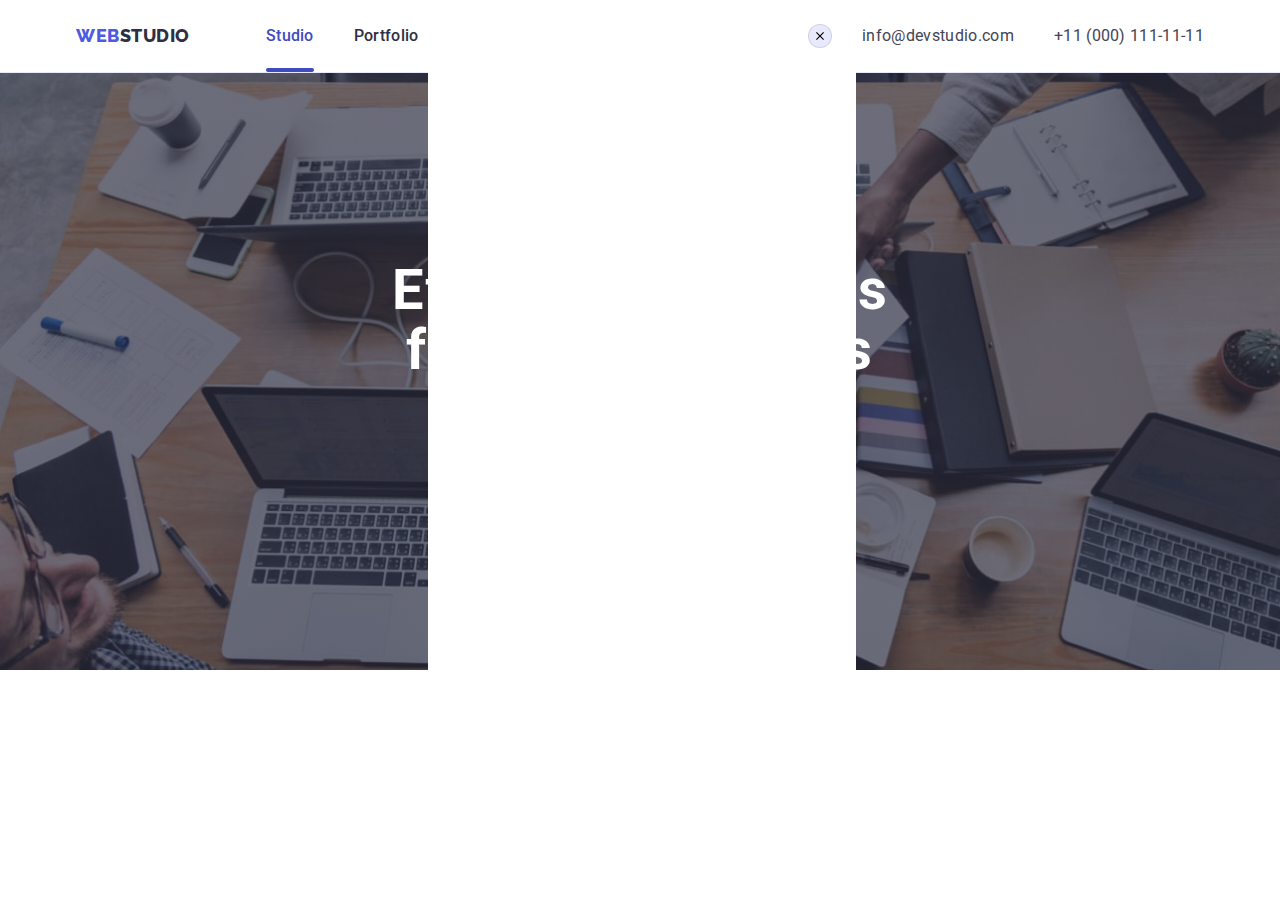
==== index.html @ 4e8c4e70 "index fixed" ====
<!DOCTYPE html>
<html lang="en">
  <head>
    <meta charset="UTF-8" />
    <meta http-equiv="X-UA-Compatible" content="IE=edge" />
    <meta name="viewport" content="width=device-width, initial-scale=1.0" />
    <title>Web Studio</title>

    <link rel="preconnect" href="https://fonts.googleapis.com" />
    <link rel="preconnect" href="https://fonts.gstatic.com" crossorigin />
    <link
      href="https://fonts.googleapis.com/css2?family=Raleway:wght@800&family=Roboto:wght@400;500;700;900&display=swap"
      rel="stylesheet"
    />
    <link
      rel="stylesheet"
      href="https://cdnjs.cloudflare.com/ajax/libs/modern-normalize/1.0.0/modern-normalize.min.css"
      integrity="sha512-ISS7cAi1PEhQ8jnbJpJZMd29NlhNj4AWYyLOSp2CE/CsHxTCu+r+t0D2yoJudVrd0/8fTVPUVDzY5Tvli75u/g=="
      crossorigin="anonymous"
    />
    <link rel="stylesheet" href="./css/styles.css" />
  </head>
  <body>
    <header class="page-header">
      <div class="container container-header-desktop">
        <nav class="container-nav">
          <a href="./index.html" class="logo-first link"
            >Web<span class="logo-second link">Studio</span>
          </a>
          <ul class="primary-list primary-nav">
            <li class="list-type list-nav">
              <a href="./index.html" class="menu-nav link current-link"
                >Studio</a
              >
            </li>
            <li class="list-type list-nav">
              <a href="./portfolio.html" class="menu-nav link">Portfolio</a>
            </li>
            <li class="list-type list-nav">
              <a href="#" class="menu-nav link">Contacts</a>
            </li>
          </ul>
        </nav>
        <address class="address">
          <ul class="primary-list address">
            <li class="list-type add-list">
              <a href="mailto:info@devstudio.com" class="contacts-add link"
                >info@devstudio.com</a
              >
            </li>
            <li class="list-type add-list">
              <a href="tel:+110001111111" class="contacts-add link"
                >+11 (000) 111-11-11</a
              >
            </li>
          </ul>
        </address>
      </div>
      <div class="header-container-mobile">
        <a href="./index.html" class="logo-first link"
          >Web<span class="logo-second link">Studio</span>
        </a>
        <button type="button" class="burger-menu js-open-menu">
          <svg width="40" height="22">
            <use href="./icons.svg/burger-menu.svg#icon-burger"></use>
          </svg>
        </button>
      </div>
      <div class="mobile-menu">
        <button type="button" class="modal-close js-close-menu">
          <svg class="modal-icon">
            <use href="./icons.svg/close.svg#icon-close"></use>
          </svg>
        </button>
      </div>
    </header>
    <main>
      <section class="hero">
        <div class="container">
          <h1 class="solutions">Effective Solutions for Your Business</h1>
          <button type="button" class="button-order" data-modal-open>
            Order Service
          </button>
        </div>
      </section>
      <!-- <section class="main-section">
        <div class="container">
          <h2 class="hidden">Internals</h2>
          <ul class="primary-list main-title">
            <li class="list-type main-element">
              <div class="internals">
                <svg class="internals-icon">
                  <use href="./icons.svg/internals.svg#icon-antenna"></use>
                </svg>
              </div>
              <h3 class="main-part">Strategy</h3>
              <p class="description">
                Our goal is to identify the businessproblem to walk away with
                the perfect and creative solution.
              </p>
            </li>
            <li class="list-type main-element">
              <div class="internals">
                <svg class="internals-icon">
                  <use href="./icons.svg/internals.svg#icon-clock"></use>
                </svg>
              </div>
              <h3 class="main-part">Punctuality</h3>
              <p class="description">
                Bring the key message to the brand's audience for the best price
                within the shortest possible time.
              </p>
            </li>
            <li class="list-type main-element">
              <div class="internals">
                <svg class="internals-icon">
                  <use href="./icons.svg/internals.svg#icon-diagram"></use>
                </svg>
              </div>
              <h3 class="main-part">Diligence</h3>
              <p class="description">
                Research and confirm brands that present the strongest digital
                growth opportunities and minimize risk.
              </p>
            </li>
            <li class="list-type main-element">
              <div class="internals">
                <svg class="internals-icon">
                  <use href="./icons.svg/internals.svg#icon-astronaut"></use>
                </svg>
              </div>
              <h3 class="main-part">Technologies</h3>
              <p class="description">
                Design practice focused on digital experiences. We bring forth a
                deep passion for problem-solving.
              </p>
            </li>
          </ul>
        </div>
      </section>
      /-->
      <!-- <section class="section-actions">
        <div class="container">
          <h2 class="name-list">What are we doing</h2>
          <ul class="primary-list primary-actions">
            <li class="list-type actions-element">
              <img src="./images/imgpk.jpg" alt="Statistics" width="360" />
            </li>
            <li class="list-type actions-element">
              <img
                src="./images/imgsh.jpg"
                alt="Transmission of information"
                width="360"
              />
            </li>
            <li class="list-type actions-element">
              <img
                src="./images/imgsp.jpg"
                alt="The most inspiring places"
                width="360"
              />
            </li>
          </ul>
        </div>
      </section>
      /-->
      <!-- <section class="our-employees">
        <div class="container">
          <h2 class="name-list">Our Team</h2>
          <ul class="primary-list team-cont">
            <li class="card-background">
              <img src="./images/imgm.jpg" alt="Worker" width="264" />
              <div class="container-team">
                <h3 class="team-employees">Mark Guerrero</h3>
                <p class="description card-description">Product Designer</p>
                <ul class="primary-list socials-list">
                  <li class="list-type socials-item">
                    <a class="socials-link" href="#">
                      <svg class="socials-icon">
                        <use href="./icons.svg/icon.svg#icon-instagram"></use>
                      </svg>
                    </a>
                  </li>
                  <li class="list-type socials-item">
                    <a class="socials-link" href="#">
                      <svg class="socials-icon">
                        <use href="./icons.svg/icon.svg#icon-twitter"></use>
                      </svg>
                    </a>
                  </li>
                  <li class="list-type socials-item">
                    <a class="socials-link" href="#">
                      <svg class="socials-icon">
                        <use href="./icons.svg/icon.svg#icon-facebook"></use>
                      </svg>
                    </a>
                  </li>
                  <li class="list-type socials-item">
                    <a class="socials-link" href="#">
                      <svg class="socials-icon">
                        <use href="./icons.svg/icon.svg#icon-linkedin"></use>
                      </svg>
                    </a>
                  </li>
                </ul>
              </div>
            </li>
            <li class="card-background">
              <img src="./images/imgn.jpg" alt="Worker" width="264" />
              <div class="container-team">
                <h3 class="team-employees">Tom Ford</h3>
                <p class="description card-description">Frontend Developer</p>
                <ul class="primary-list socials-list">
                  <li class="list-type socials-item">
                    <a class="socials-link" href="#">
                      <svg class="socials-icon">
                        <use href="./icons.svg/icon.svg#icon-instagram"></use>
                      </svg>
                    </a>
                  </li>
                  <li class="list-type socials-item">
                    <a class="socials-link" href="#">
                      <svg class="socials-icon">
                        <use href="./icons.svg/icon.svg#icon-twitter"></use>
                      </svg>
                    </a>
                  </li>
                  <li class="list-type socials-item">
                    <a class="socials-link" href="#">
                      <svg class="socials-icon">
                        <use href="./icons.svg/icon.svg#icon-facebook"></use>
                      </svg>
                    </a>
                  </li>
                  <li class="list-type socials-item">
                    <a class="socials-link" href="#">
                      <svg class="socials-icon">
                        <use href="./icons.svg/icon.svg#icon-linkedin"></use>
                      </svg>
                    </a>
                  </li>
                </ul>
              </div>
            </li>
            <li class="card-background">
              <img src="./images/imgd.jpg" alt="Worker" width="264" />
              <div class="container-team">
                <h3 class="team-employees">Camila Garcia</h3>
                <p class="description card-description">Marketing</p>
                <ul class="primary-list socials-list">
                  <li class="list-type socials-item">
                    <a class="socials-link" href="#">
                      <svg class="socials-icon">
                        <use href="./icons.svg/icon.svg#icon-instagram"></use>
                      </svg>
                    </a>
                  </li>
                  <li class="list-type socials-item">
                    <a class="socials-link" href="#">
                      <svg class="socials-icon">
                        <use href="./icons.svg/icon.svg#icon-twitter"></use>
                      </svg>
                    </a>
                  </li>
                  <li class="list-type socials-item">
                    <a class="socials-link" href="#">
                      <svg class="socials-icon">
                        <use href="./icons.svg/icon.svg#icon-facebook"></use>
                      </svg>
                    </a>
                  </li>
                  <li class="list-type socials-item">
                    <a class="socials-link" href="#">
                      <svg class="socials-icon">
                        <use href="./icons.svg/icon.svg#icon-linkedin"></use>
                      </svg>
                    </a>
                  </li>
                </ul>
              </div>
            </li>
            <li class="card-background">
              <img src="./images/imgp.jpg" alt="Worker" width="264" />
              <div class="container-team">
                <h3 class="team-employees">Daniel Wilson</h3>
                <p class="description card-description">UI Designer</p>
                <ul class="primary-list socials-list">
                  <li class="list-type socials-item">
                    <a class="socials-link" href="#">
                      <svg class="socials-icon">
                        <use href="./icons.svg/icon.svg#icon-instagram"></use>
                      </svg>
                    </a>
                  </li>
                  <li class="list-type socials-item">
                    <a class="socials-link" href="#">
                      <svg class="socials-icon">
                        <use href="./icons.svg/icon.svg#icon-twitter"></use>
                      </svg>
                    </a>
                  </li>
                  <li class="list-type socials-item">
                    <a class="socials-link" href="#">
                      <svg class="socials-icon">
                        <use href="./icons.svg/icon.svg#icon-facebook"></use>
                      </svg>
                    </a>
                  </li>
                  <li class="list-type socials-item">
                    <a class="socials-link" href="#">
                      <svg class="socials-icon">
                        <use href="./icons.svg/icon.svg#icon-linkedin"></use>
                      </svg>
                    </a>
                  </li>
                </ul>
              </div>
            </li>
          </ul>
        </div>
      </section> /-->
      <!-- <section class="customers">
        <div class="container">
          <h2 class="name-list">Customers</h2>
          <ul class="primary-list customers-list">
            <li class="list-type customers-item">
              <a class="customers-link" href="#">
                <svg class="customers-icon" width="104" height="56">
                  <use href="./icons.svg/logo.svg#icon-yaco"></use>
                </svg>
              </a>
            </li>
            <li class="list-type customers-item">
              <a class="customers-link" href="#">
                <svg class="customers-icon" width="104" height="56">
                  <use href="./icons.svg/logo.svg#icon-company-tagline"></use>
                </svg>
              </a>
            </li>
            <li class="list-type customers-item">
              <a class="customers-link" href="#">
                <svg class="customers-icon" width="104" height="56">
                  <use href="./icons.svg/logo.svg#icon-company"></use>
                </svg>
              </a>
            </li>
            <li class="list-type customers-item">
              <a class="customers-link" href="#">
                <svg class="customers-icon" width="104" height="56">
                  <use href="./icons.svg/logo.svg#icon-foster-peters"></use>
                </svg>
              </a>
            </li>
            <li class="list-type customers-item">
              <a class="customers-link" href="#">
                <svg class="customers-icon" width="104" height="56">
                  <use href="./icons.svg/logo.svg#icon-brand"></use>
                </svg>
              </a>
            </li>
            <li class="list-type customers-item">
              <a class="customers-link" href="#">
                <svg class="customers-icon" width="104" height="56">
                  <use href="./icons.svg/logo.svg#icon-tag-line"></use>
                </svg>
              </a>
            </li>
          </ul>
        </div>
      </section> /-->
    </main>
    <!-- <footer class="footer">
      <div class="container footer-container">
        <ul class="footer-list">
          <div class="footer-title">
            <a href="./index.html" class="logo-first link footer-link"
              >Web<span class="logo-part link">Studio</span>
            </a>
            <p class="footer-description">
              Increase the flow of customers and sales for your business with
              digital marketing & growth solutions
            </p>
          </div>
          <div class="social-media">
            <h4 class="footer-text">Social media</h4>
            <ul class="primary-list footer-socials">
              <li class="list-type socials-item">
                <a class="media-link" href="#">
                  <svg class="footer-icon">
                    <use href="./icons.svg/icon.svg#icon-instagram"></use>
                  </svg>
                </a>
              </li>
              <li class="list-type socials-item">
                <a class="media-link" href="#">
                  <svg class="footer-icon">
                    <use href="./icons.svg/icon.svg#icon-twitter"></use>
                  </svg>
                </a>
              </li>
              <li class="list-type socials-item">
                <a class="media-link" href="#">
                  <svg class="footer-icon">
                    <use href="./icons.svg/icon.svg#icon-facebook"></use>
                  </svg>
                </a>
              </li>
              <li class="list-type socials-item">
                <a class="media-link" href="#">
                  <svg class="footer-icon">
                    <use href="./icons.svg/icon.svg#icon-linkedin"></use>
                  </svg>
                </a>
              </li>
            </ul>
          </div>
        </ul>
        <div class="subscribe-container">
          <p class="subtitle">Subscribe</p>
          <form class="form-footer">
            <input type="email" class="footer-email" placeholder="E-mail" />
            <button type="submit" class="subscribe-btn">
              Subscribe
              <svg class="subscribe-icon">
                <use href="./icons.svg/form.svg#icon-frame"></use>
              </svg>
            </button>
          </form>
        </div>
      </div>
    </footer> /-->
    <!-- <div class="backdrop is-hidden" data-modal>
      <div class="modal">
        <button type="button" class="modal-close" data-modal-close>
          <svg class="modal-icon">
            <use href="./icons.svg/close.svg#icon-close"></use>
          </svg>
        </button>
        <form class="modal-form">
          <p class="form-title">
            Leave your contacts and we will call you back
          </p>
          <label class="modal-form-field" for="user_name">
            Name
            <span class="input-wrapper">
              <input
                type="text"
                name="user_name"
                id="user_name"
                class="modal-form-input current-input"
                required
              />
              <svg class="form-icon-current">
                <use href="./icons.svg/form.svg#icon-person"></use>
              </svg>
            </span>
          </label>
          <label class="modal-form-field" for="user_phone">
            Phone
            <span class="input-wrapper">
              <input
                type="tel"
                name="user_phone"
                class="modal-form-input"
                id="user_phone"
                required
                pattern="[0-9]{3}-[0-9]{3}-[0-9]{2}-[0-9]{2}"
                title="xxx-xxx-xx-xx"
              />
              <svg class="form-icon">
                <use href="./icons.svg/form.svg#icon-phone"></use>
              </svg>
            </span>
          </label>
          <label class="modal-form-field" for="user_email">
            Email
            <span class="input-wrapper">
              <input
                type="email"
                class="modal-form-input"
                required
                id="user_email"
              />
              <svg class="form-icon">
                <use href="./icons.svg/form.svg#icon-email"></use>
              </svg>
            </span>
          </label>
          <label class="modal-form-field" for="user_message">
            Comment
            <textarea
              name="user_message"
              id="user_message"
              class="form-comment"
              placeholder="Text input"
            ></textarea>
          </label>
          <label class="check-desc">
            <input
              type="checkbox"
              name="user_policy"
              class="form-check hidden"
              required
            />
            <span class="fake-checkbox">
              <svg class="checkbox-icon">
                <use href="./icons.svg/checkbox.svg#icon-vector"></use>
              </svg>
            </span>
            <span class="checkbox-desc">
              I accept the terms and conditions of the
              <a href="./index.html" class="check-link"> Privacy Policy </a>
            </span>
          </label>
          <button type="submit" class="form-submit">Send</button>
        </form>
      </div>
    </div> /-->
    <script src="./js/modal.js"></script>
    <script src="./js/mobile-menu.js"></script>
  </body>
</html>
---- css/styles.css ----
:root {
  --overlays-shadow-color: #2e2f42;
  --primary-brand: #4d5ae5;
  --pressed-state: #404bbf;
  --title-text-color: #434455;
  --body-color: #ffffff;
  --light-color: #f4f4fd;
  --accent-color: #e7e9fc;
  --modal-color: #fcfcfc;
  --drop-shadow: rgba(0, 0, 0, 0.25);
  --dark-background: rgba(46, 47, 66, 0.7);
  --socials-background: #31d0aa;
  --customers-color: #8e8f99;
  --timing-function: 250ms cubic-bezier(0.4, 0, 0.2, 1);
  --color-overlay: rgba(46, 47, 66, 0.4);
  --modal-close: #000;
  --checkbox-desc-color: #757575;
}
html {
  box-sizing: border-box;
}
*,
*::before,
*::after {
  box-sizing: inherit;
}
* {
  padding: 0;
  margin: 0;
}
body {
  font-family: "Roboto", sans-serif;
  background-color: var(--body-color);
  line-height: 1.5;
}
h1,
h2,
h3,
h4,
h5,
h6,
p {
  margin: 0;
}
@media screen and (min-width: 320px) {
  html,
  .header,
  .footer,
  .container,
  .section,
  .backdrop,
  .menu-container {
    overflow-x: hidden;
  }
}
img {
  display: block;
  max-width: 100%;
  height: auto;
}
.primary-list,
.list-type {
  display: block;
}
@media screen and (min-width: 768px) {
  .primary-list,
  .list-type {
    list-style-type: none;
    font-style: normal;
    display: flex;
  }
}

.list-nav {
  display: block;
}
.link {
  text-decoration: none;
}
.logo-first {
  font-family: "Raleway";
  font-weight: 800;
  font-size: 18px;
  line-height: 1.3;
  letter-spacing: 0.03em;
  color: var(--primary-brand);
  text-decoration: none;
  text-transform: uppercase;
}
.logo-second {
  font-family: "Raleway";
  font-weight: 800;
  line-height: 1.3;
  color: var(--overlays-shadow-color);
  text-decoration: none;
  text-transform: uppercase;
}
.page-header {
  border-bottom: 1px solid var(--accent-color);
}
.container {
  width: 100%;
  margin: 0 auto;
  padding: 0px 15px;
  max-width: 1158px;
}
.container-header-desktop {
  display: flex;
  align-items: center;
  justify-content: space-between;
}

@media screen and (max-width: 767px) {
  .container-header-desktop {
    align-items: flex-start;
    display: none;
  }
}

.container-nav {
  display: flex;
  align-items: center;
}
.header-container-mobile {
  display: flex;
  align-items: center;
  justify-content: space-between;
  padding: 24px 16px;
}

@media screen and (min-width: 768px) {
  .header-container-mobile {
    display: none;
  }
}

.burger-menu {
  display: flex;
  align-items: center;
  justify-content: center;
  width: 32px;
  height: 22px;
  padding: 0;
  background-color: transparent;
  stroke: var(--overlays-shadow-color);
  border: none;
}
.mobile-menu {
  position: fixed;
  top: 0;
  bottom: 0;
  left: 0;
  right: 0;
  width: 100%;
  max-width: 428px;
  transform: translateX(100%);
  background-color: var(--body-color);
  transition: transform var(--timing-function);
}
.mobile-menu.is-open {
  transform: translateX(0);
}
.primary-nav .list-nav:not(:last-child) {
  margin-right: 40px;
}
.primary-nav {
  margin-left: 76px;
}
.contacts-nav {
  padding-top: 24px;
  padding-bottom: 24px;
}
.address {
  flex-direction: column;
  gap: 6px;
}

@media screen and (min-width: 1200px) {
  .address {
    flex-direction: row;
    gap: 40px;
  }
}

.button-order {
  font-family: inherit;
  font-weight: 500;
  font-size: 16px;
  color: var(--body-color);
  background: var(--primary-brand);
  cursor: pointer;
  border-radius: 4px;
  border: 1px solid var(--primary-brand);
  padding: 16px 32px;
  transition: color var(--timing-function),
    background-color var(--timing-function), box-shadow var(--timing-function);
}
.button-order:hover,
.button-order:focus {
  background-color: var(--pressed-state);
  border: 1px solid var(--pressed-state);
}
.menu-nav {
  font-weight: 500;
  font-size: 16px;
  letter-spacing: 0.02em;
  color: var(--overlays-shadow-color);
  display: block;
  margin-left: auto;
  margin-right: auto;
  padding-top: 24px;
  padding-bottom: 24px;
  transition: var(--timing-function);
}
.menu-nav:hover,
.menu-nav:focus,
.menu-nav:active {
  color: var(--primary-brand);
}
.current-link {
  position: relative;
  accent-color: var(--pressed-state);
  max-width: 66px;
  transition: color var(--timing-function);
}
.current-link {
  color: var(--pressed-state);
}
.current-link:after {
  display: block;
  content: "";
  width: 100%;
  height: 4px;
  background-color: currentColor;
  border-radius: 2px;
  position: absolute;
  bottom: 0;
}
.contacts-add {
  font-weight: 400;
  font-size: 16px;
  letter-spacing: 0.02em;
  color: var(--title-text-color);
  cursor: pointer;
  padding-top: 0px;
  padding-bottom: 0px;
  display: block;
  transition: color var(--timing-function);
}

@media screen and (min-width: 1200px) {
  .contacts-add {
    padding-top: 24px;
    padding-bottom: 24px;
  }
}
.contacts-add:hover,
.contacts-add:focus {
  color: var(--primary-brand);
}
.solutions {
  font-weight: 700;
  font-size: 56px;
  max-width: 496px;
  line-height: 1.07;
  letter-spacing: 0.02em;
  color: var(--body-color);
  text-align: center;
  margin-bottom: 48px;
  margin-left: auto;
  margin-right: auto;
  margin-top: auto;
}

@media screen and (max-width: 767px) {
  .solutions {
    font-size: 36px;
  }
}

@media screen and (min-width: 768px) {
  .solutions {
    width: 496px;
    font-size: 56px;
    margin-bottom: 40px;
  }
}

@media screen and (min-width: 1200px) {
  .solutions {
    text-align: center;
    margin: 0 auto 48px auto;
    width: 496px;
  }
}

.hero {
  background-color: var(--overlays-shadow-color);
  background-image: linear-gradient(
      rgba(46, 47, 66, 0.7),
      rgba(46, 47, 66, 0.7)
    ),
    url("../images/people-office.jpg");
  background-repeat: no-repeat;
  background-size: cover;
  text-align: center;
  padding-bottom: 188px;
  padding-top: 188px;
}
@media (min-width: 768px) and (max-width: 1199px) {
  .hero {
    max-width: 1440px;
    max-height: 600px;
    padding-top: 188px;
    padding-bottom: 188px;
  }
}
.main-section {
  padding-top: 120px;
  width: 396px;
}

@media screen and (min-width: 768px) {
  .main-section {
    width: 356px;
  }
}

@media screen and (min-width: 1200px) {
  .main-section {
    width: 264px;
  }
}

.internals {
  display: none;
}

@media screen and (min-width: 1200px) {
  .internals {
    display: flex;
    align-items: center;
    justify-content: center;
    height: 112px;
    border-radius: 4px;
    background-color: var(--light-color);
    margin-bottom: 8px;
  }
}

.internals-icon {
  width: 60px;
  height: 64px;
}
.main-element {
  margin-bottom: 72px;
  margin-left: auto;
  margin-right: auto;
}

@media screen and (min-width: 1200px) {
  .main-element {
    display: block;
    width: calc(100% - (3 * 24px) / 4);
    margin-right: 24px;
  }
}

.main-part {
  font-weight: 700;
  font-size: 36px;
  line-height: 1.1;
  letter-spacing: 0.02em;
  color: var(--overlays-shadow-color);
  margin-bottom: 8px;
}
@media screen and (min-width: 1200px) {
  .main-part {
    font-weight: 500;
    font-size: 20px;
    line-height: 1.2;
    letter-spacing: 0.02em;
    color: var(--overlays-shadow-color);
  }
}
.description {
  font-weight: 500;
  font-size: 16px;
  line-height: 1.5;
  letter-spacing: 0.02em;
  color: var(--title-text-color);
}

@media screen and (min-width: 1200px) {
  .description {
    font-weight: 400;
  }
}

.team-description {
  margin-top: 8px;
  margin-left: 16px;
}
.section-actions {
  display: none;
}

@media screen and (min-width: 1200px) {
  .section-actions {
    display: contents;
    padding-top: 120px;
    padding-bottom: 120px;
  }
}

.name-list {
  font-weight: 700;
  font-size: 36px;
  line-height: 1.1;
  letter-spacing: 0.02em;
  color: var(--overlays-shadow-color);
  text-align: center;
  margin-bottom: 72px;
}
.primary-actions .actions-element:not(:last-child) {
  margin-right: 24px;
}
.our-employees {
  padding-top: 96px;
  padding-bottom: 128px;
  background-color: var(--light-color);
}

@media screen and (min-width: 1200px) {
  .our-employees {
    padding-top: 120px;
    padding-bottom: 120px;
  }
}

.team-employees {
  margin: auto;
  text-align: center;
}
.image-card {
  position: relative;
  overflow: hidden;
}
.apps-card:hover .overlay {
  opacity: 1;
  transform: translateY(0);
}
.overlay {
  position: absolute;
  top: 0;
  left: 0;
  width: 100%;
  height: 100%;
  background-color: var(--primary-brand);
  transform: translateY(100%);
  transition: transform var(--timing-function);
  padding: 40px 32px;
}
.overlay-description {
  font-weight: 400;
  font-size: 16px;
  line-height: 1.5;
  letter-spacing: 0.02em;
  color: var(--light-color);
}
.team-card {
  font-weight: 500;
  font-size: 20px;
  line-height: 1.2;
  letter-spacing: 0.02em;
  color: var(--overlays-shadow-color);
  margin-left: 16px;
}
.card-background {
  width: calc((100% - 72px) / 4);
  background-color: var(--body-color);
  border-radius: 0px 0px 4px 4px;
  display: block;
  box-shadow: 0px 1px 6px rgba(46, 47, 66, 0.08),
    0px 1px 1px rgba(46, 47, 66, 0.16), 0px 2px 1px rgba(46, 47, 66, 0.08);
}
.socials-list {
  gap: 24px;
  justify-content: center;
  margin-top: 8px;
}
.socials-item {
  width: 40px;
  height: 40px;
}
.socials-link {
  width: 100%;
  height: 100%;
  display: flex;
  justify-content: center;
  align-items: center;
  background-color: var(--primary-brand);
  border-radius: 50%;
  transition: background-color var(--timing-function);
}
.socials-link:hover,
.socials-link:focus {
  background-color: var(--pressed-state);
}
.socials-icon {
  width: 16px;
  height: 16px;
  fill: var(--light-color);
}
.customers {
  padding-top: 120px;
  padding-bottom: 120px;
}
.customers-list {
  align-items: center;
  gap: 24px;
}
.customers-item {
  flex-basis: calc((100% - 120px) / 6);
  height: 88px;
}
.customers-link {
  display: flex;
  align-items: center;
  justify-content: center;
  height: 88px;
  width: 100%;
  color: var(--customers-color);
  border: 1px solid var(--customers-color);
  border-radius: 4px;
  transition: color var(--timing-function), border-color var(--timing-function);
}
.customers-link:hover,
.customers-link:focus {
  color: var(--pressed-state);
  border-color: 1px solid var(--pressed-state);
}
.customers-icon {
  fill: currentColor;
}
.container-team {
  flex-direction: column;
  justify-content: center;
  align-items: center;
  padding: 32px 16px;
}
.card-description {
  text-align: center;
  margin-top: 8px;
}
.team-cont {
  display: inline-block;
}

@media screen and (min-width: 1200px) {
  .team-cont {
    display: flex;
  }
}

@media screen and (min-width: 1200px) {
  .team-cont .card-background:not(:last-child) {
    margin-right: 24px;
  }
}

.apps-card {
  border: 1px solid var(--accent-color);
}
.footer-description {
  max-width: 264px;
  font-weight: 400;
  font-size: 16px;
  letter-spacing: 0.02em;
  color: var(--accent-color);
  background-color: var(--overlays-shadow-color);
}
.footer {
  background-color: var(--overlays-shadow-color);
  padding: 100px 0px;
}
.footer-title {
  max-width: 264px;
}
.footer-socials {
  gap: 16px;
  justify-content: center;
}
.media-link {
  width: 100%;
  height: 100%;
  display: flex;
  justify-content: center;
  align-items: center;
  background-color: var(--title-text-color);
  border-radius: 50%;
  transition: background-color var(--timing-function);
}
.media-link:hover,
.media-link:focus {
  background-color: var(--socials-background);
}
.footer-icon {
  width: 24px;
  height: 24px;
  fill: var(--light-color);
}
.footer-link {
  display: block;
  margin-bottom: 16px;
}
.footer-list {
  display: flex;
  gap: 120px;
}
.footer-text {
  font-family: "Roboto";
  font-style: normal;
  font-weight: 500;
  font-size: 16px;
  line-height: 1.5;
  letter-spacing: 0.02em;
  color: var(--body-color);
  margin-top: 0;
  margin-bottom: 16px;
}
.footer-container {
  flex-direction: column;
  gap: 72px;
  justify-content: center;
}

@media screen and (min-width: 768px) {
  .footer-container {
    display: flex;
    flex-direction: row;
  }
}

.subscribe-container {
  margin-left: 80px;
}
.subtitle {
  color: var(--body-color);
  margin-bottom: 16px;
  display: block;
  font-weight: 500;
  font-size: 16px;
  line-height: 1.5;
}
.form-footer {
  display: flex;
  align-items: center;
  gap: 24px;
}
.footer-email {
  font-size: 14px;
  line-height: 1.57;
  letter-spacing: 0.02em;
  min-width: 264px;
  height: 40px;
  padding-left: 16px;
  color: var(--body-color);
  border: 1px solid rgba(255, 255, 255, 0.3);
  border-radius: 4px;
  outline: none;
  font-size: 12px;
  line-height: 2;
  letter-spacing: 0.04em;
  filter: drop-shadow(0px 4px 4px rgba(0, 0, 0, 0.15));
  background-color: transparent;
  transition: border-color var(--timing-function);
}
.footer-email::placeholder {
  font-size: 12px;
  line-height: 2;
  letter-spacing: 0.04em;
  color: rgba(255, 255, 255, 0.6);
}
.subscribe-btn {
  display: flex;
  align-items: center;
  gap: 16px;
  padding: 8px 24px;
  font-weight: 500;
  font-size: 16px;
  line-height: 1.5;
  letter-spacing: 0.04em;
  color: var(--body-color);
  background-color: var(--primary-brand);
  border: none;
  cursor: pointer;
  border-radius: 4px;
  transition: background-color var(--timing-function);
}
.subscribe-btn:hover,
.subscribe-btn:focus {
  background-color: var(--pressed-state);
}
.subscribe-icon {
  width: 24px;
  height: 24px;
  fill: currentColor;
}
.logo-part {
  color: var(--light-color);
  text-transform: uppercase;
}
.filter-btn {
  font-weight: 500;
  font-size: 16px;
  letter-spacing: 0.02em;
  color: var(--primary-brand);
  background-color: var(--light-color);
  cursor: pointer;
  border-radius: 4px;
  border: 1px solid var(--accent-color);
  margin-left: auto;
  margin-right: auto;
  justify-content: center;
  padding: 12px 24px;
  transition: color var(--timing-function),
    background-color var(--timing-function), border-color var(--timing-function),
    box-shadow var(--timing-function);
}
.filter-btn:hover {
  color: var(--body-color);
  background-color: var(--pressed-state);
  border-color: var(--pressed-state);
  box-shadow: 0px 3px 1px rgba(0, 0, 0, 0.1), 0px 2px 1px rgba(0, 0, 0, 0.08),
    0px 2px 2px rgba(0, 0, 0, 0.12);
}
.filter-btn:focus,
.filter-btn:active {
  color: var(--body-color);
  background-color: var(--pressed-state);
  border-color: 1px solid var(--pressed-state);
}
.container-element {
  padding: 32px 0px;
}
.primary-button .button-element:not(:last-child) {
  margin-right: 24px;
}
.primary-button {
  justify-content: center;
}
.flex-container {
  display: flex;
  flex-wrap: wrap;
  margin-right: -24px;
  margin-top: 72px;
  margin-bottom: -48px;
}
.flex-element {
  margin-right: 24px;
  margin-bottom: 48px;
}
.flex-element:hover {
  box-shadow: 0px 1px 6px rgba(46, 47, 66, 0.08),
    0px 1px 1px rgba(46, 47, 66, 0.16), 0px 2px 1px rgba(46, 47, 66, 0.08);
}
.flex-element:nth-child(3n) {
  margin-right: 0;
}
.current-filter {
  color: var(--body-color);
  background-color: var(--pressed-state);
  margin: auto;
}
.link-nav {
  color: var(--pressed-state);
}
.section-card {
  padding-top: 96px;
  padding-bottom: 120px;
}
.hidden {
  position: absolute;
  white-space: nowrap;
  width: 1px;
  height: 1px;
  overflow: hidden;
  border: 0;
  padding: 0;
  clip: rect(0 0 0 0);
  clip-path: inset(50%);
  margin: 1px;
}
.backdrop {
  position: fixed;
  display: flex;
  top: 0;
  left: 0;
  width: 100%;
  height: 100%;
  align-items: center;
  justify-content: center;
  z-index: 100;
  background-color: var(--color-overlay);
}
.backdrop.is-hidden {
  visibility: hidden;
  opacity: 0;
  pointer-events: none;
}
.modal {
  position: relative;
  overflow: auto;
  width: 100%;
  max-width: 408px;
  padding-top: 72px;
  padding-left: 24px;
  padding-right: 24px;
  padding-bottom: 24px;

  opacity: 1;
  border-radius: 4px;
  background-color: var(--modal-color);
  box-shadow: 0px 1px 1px rgba(0, 0, 0, 0.14), 0px 1px 3px rgba(0, 0, 0, 0.12),
    0px 2px 1px rgba(0, 0, 0, 0.2);
  transition: transform var(--timing-function), opacity var(--timing-function),
    visibility var(--timing-function), backgrund-color var(--timing-function);
}
.modal-close {
  position: absolute;
  top: 24px;
  right: 24px;
  display: flex;
  align-items: center;
  justify-content: center;
  width: 24px;
  height: 24px;
  color: var(--modal-close);
  background-color: var(--accent-color);
  border: 1px solid rgba(0, 0, 0, 0.1);
  border-radius: 50%;
  cursor: pointer;
  transition: background-color var(--timing-function),
    color var(--timing-function);
}
.modal-close:hover {
  background-color: var(--pressed-state);
  color: var(--body-color);
}
.backdrop.is-hidden .modal {
  transform: scale(0);
}
.modal-icon {
  width: 8px;
  height: 8px;
  fill: currentColor;
}
.modal-form {
  display: flex;
  flex-direction: column;
}
.form-title {
  font-weight: 500;
  font-size: 16px;
  line-height: 1.5;
  letter-spacing: 0.02em;
  text-align: center;
  margin-bottom: 16px;
  color: var(--overlays-shadow-color);
}
.modal-form-input {
  width: 100%;
  height: 40px;
  border: 1px solid rgba(33, 33, 33, 0.2);
  color: var(--overlays-shadow-color);
  border-radius: 4px;
  font-size: 14px;
  padding-left: 42px;
  transition: border-color var(--timing-function), color var(--timing-function);
}
.modal-form-input:focus {
  outline: none;
  border-color: var(--primary-brand);
}
.modal-form-input:focus + .form-icon {
  color: var(--primary-brand);
}
.modal-form-input:focus + .form-icon-current {
  color: var(--primary-brand);
}
.modal-form-field {
  display: block;
  font-weight: 400;
  font-size: 12px;
  line-height: 1.17;
  margin-top: 8px;
  color: var(--customers-color);
}
.input-wrapper {
  position: relative;
  display: block;
  margin-top: 4px;
  color: var(--overlays-shadow-color);
}
.form-icon {
  position: absolute;
  top: 50%;
  left: 16px;
  transform: translateY(-50%);
  display: block;
  width: 18px;
  height: 24px;
  fill: currentColor;
}
.form-icon-current {
  position: absolute;
  top: 50%;
  left: 16px;
  transform: translateY(-50%);
  display: block;
  width: 18px;
  height: 18px;
  fill: currentColor;
}
.form-comment {
  resize: none;
  width: 100%;
  height: 120px;
  padding: 8px 16px;
  margin-top: 4px;
  border: 1px solid rgba(33, 33, 33, 0.2);
  color: var(--overlays-shadow-color);
  border-radius: 4px;
  font-weight: 400;
  font-size: 14px;
  letter-spacing: 0.04em;
  line-height: 1.17;
  outline: none;
  transition: border-color var(--timing-function), color var(--timing-function);
}
.form-comment::placeholder {
  color: rgba(117, 117, 117, 0.5);
  font-weight: 400;
  font-size: 14px;
  letter-spacing: 0.04em;
  line-height: 1.17;
}
.form-comment:focus {
  border-color: var(--primary-brand);
}
.form-check:checked + .fake-checkbox {
  background-color: var(--pressed-state);
  border-color: var(--pressed-state);
}
.fake-checkbox {
  display: flex;
  align-items: center;
  justify-content: center;
  width: 16px;
  height: 16px;
  margin-right: 8px;
  color: var(--light-color);
  border: 1.25px solid var(--overlays-shadow-color);
  border-radius: 2px;
  cursor: pointer;
  transition: background-color var(--timing-function),
    border-color var(--timing-function);
}
.form-check:checked + .fake-checkbox .checkbox-icon {
  opacity: 1;
}
.checkbox-icon {
  width: 10px;
  height: 8px;
  fill: currentColor;
  opacity: 0;
  transition: opacity var(--timing-function);
}
.check-desc {
  display: flex;
  margin-bottom: 24px;
  margin-top: 16px;
}
.checkbox-desc {
  align-items: center;
  font-weight: 400;
  font-size: 12px;
  letter-spacing: 0.04em;
  line-height: 1.17;
  color: var(--checkbox-desc-color);
}
.check-link {
  color: var(--primary-brand);
}
.form-submit {
  min-width: 169px;
  align-self: center;
  padding: 14px 32px;
  font-weight: 500;
  font-size: 16px;
  line-height: 1.5;
  letter-spacing: 0.04em;
  color: var(--body-color);
  background-color: var(--primary-brand);
  box-shadow: 0px 4px 4px rgba(0, 0, 0, 0.15);
  border: none;
  border-radius: 4px;
  transform: background-color var(--timing-function);
}
.form-sumbit:focus,
.form-submit:hover {
  background-color: var(--pressed-state);
}
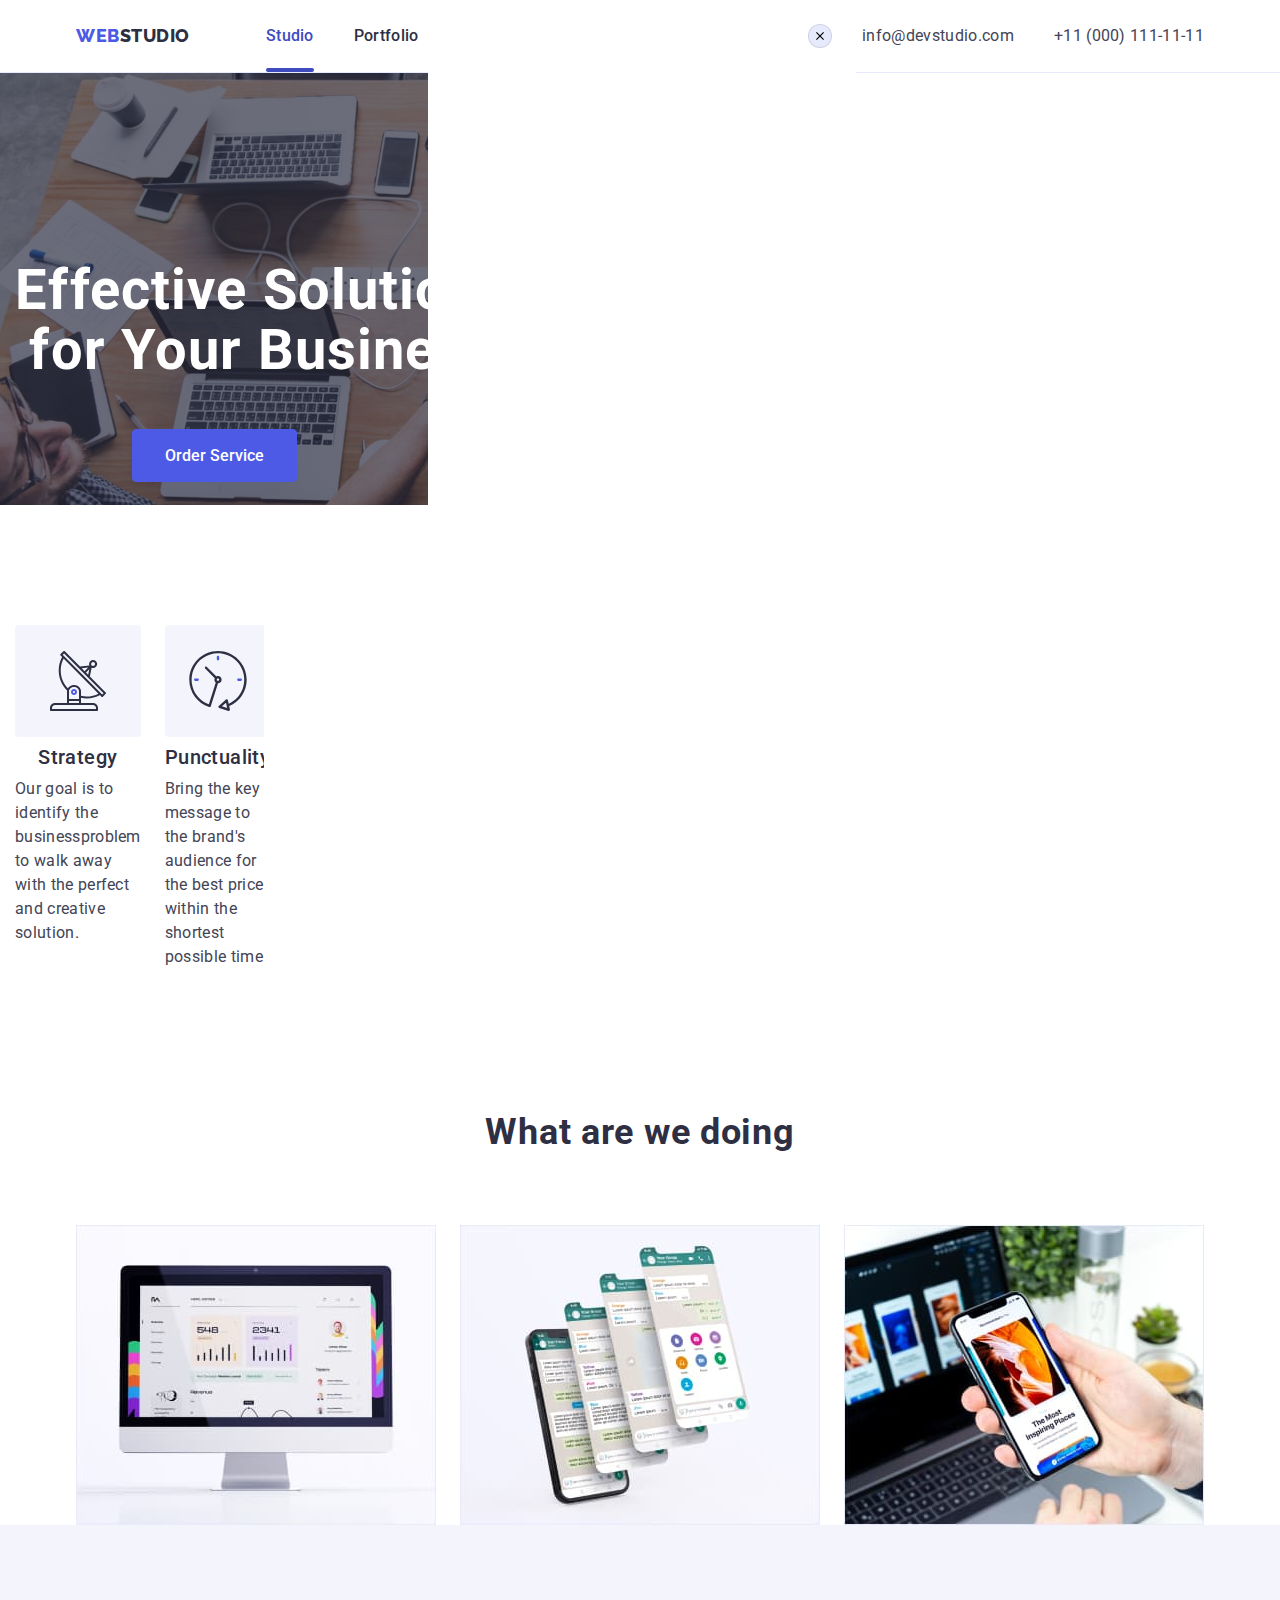
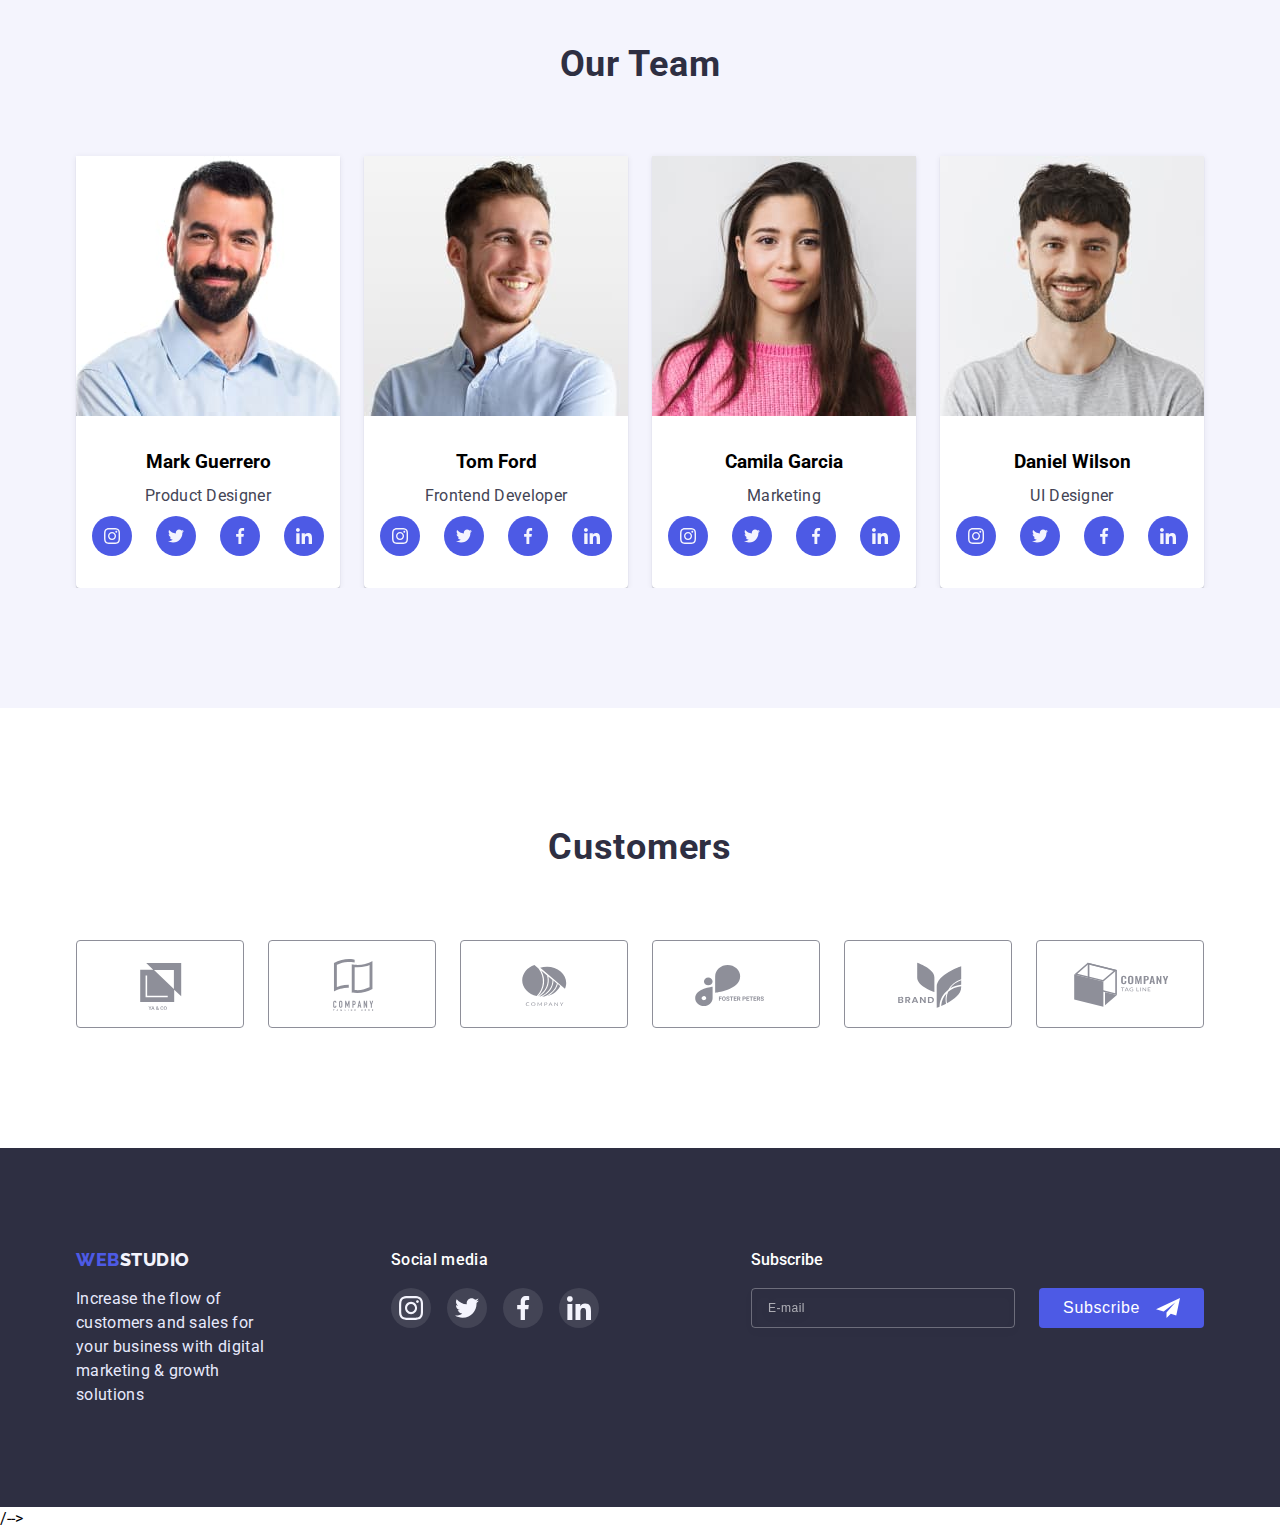
==== commit 67f4deea: "index fixed" ====
--- a/index.html
+++ b/index.html
@@ -83,7 +83,8 @@
           </button>
         </div>
       </section>
-      <!-- <section class="main-section">
+
+      <section class="main-section">
         <div class="container">
           <h2 class="hidden">Internals</h2>
           <ul class="primary-list main-title">
@@ -138,8 +139,7 @@
           </ul>
         </div>
       </section>
-      /-->
-      <!-- <section class="section-actions">
+      <section class="section-actions">
         <div class="container">
           <h2 class="name-list">What are we doing</h2>
           <ul class="primary-list primary-actions">
@@ -163,8 +163,7 @@
           </ul>
         </div>
       </section>
-      /-->
-      <!-- <section class="our-employees">
+      <section class="our-employees">
         <div class="container">
           <h2 class="name-list">Our Team</h2>
           <ul class="primary-list team-cont">
@@ -318,8 +317,8 @@
             </li>
           </ul>
         </div>
-      </section> /-->
-      <!-- <section class="customers">
+      </section>
+      <section class="customers">
         <div class="container">
           <h2 class="name-list">Customers</h2>
           <ul class="primary-list customers-list">
@@ -367,9 +366,9 @@
             </li>
           </ul>
         </div>
-      </section> /-->
+      </section>
     </main>
-    <!-- <footer class="footer">
+    <footer class="footer">
       <div class="container footer-container">
         <ul class="footer-list">
           <div class="footer-title">
@@ -428,7 +427,8 @@
           </form>
         </div>
       </div>
-    </footer> /-->
+    </footer>
+    /-->
     <!-- <div class="backdrop is-hidden" data-modal>
       <div class="modal">
         <button type="button" class="modal-close" data-modal-close>
--- a/css/styles.css
+++ b/css/styles.css
@@ -295,6 +295,9 @@
 }
 
 .hero {
+  width: 100%;
+  max-width: 428px;
+  max-height: 432px;
   background-color: var(--overlays-shadow-color);
   background-image: linear-gradient(
       rgba(46, 47, 66, 0.7),
@@ -369,6 +372,7 @@
 .main-part {
   font-weight: 700;
   font-size: 36px;
+  text-align: center;
   line-height: 1.1;
   letter-spacing: 0.02em;
   color: var(--overlays-shadow-color);
@@ -587,6 +591,7 @@
 .footer-title {
   max-width: 264px;
 }
+
 .footer-socials {
   gap: 16px;
   justify-content: center;
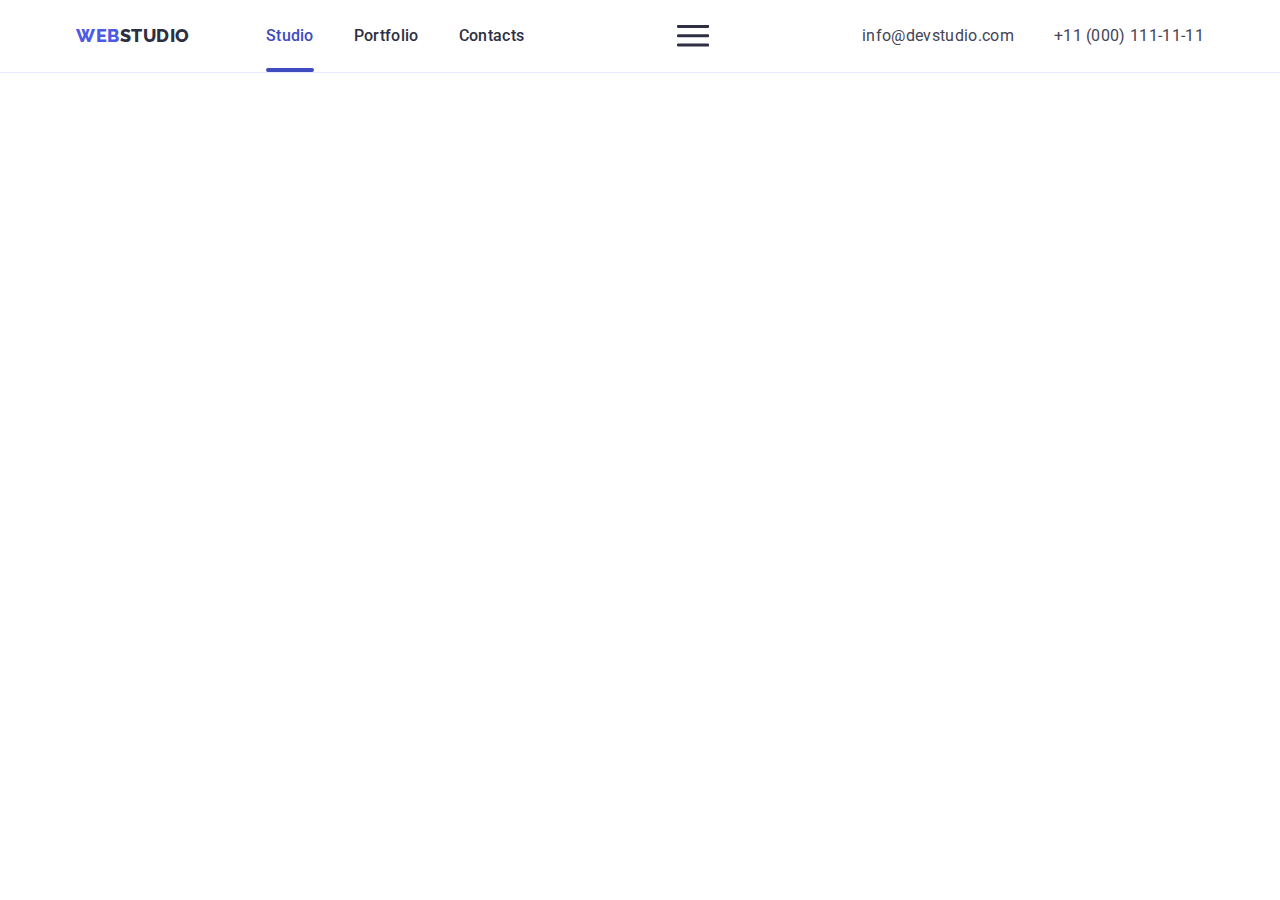
==== commit 88232e74: "index fixed" ====
--- a/index.html
+++ b/index.html
@@ -41,6 +41,11 @@
             </li>
           </ul>
         </nav>
+        <button type="button" class="burger-menu js-open-menu">
+          <svg width="32" height="22">
+            <use href="./icons.svg/icon.svg#icon-burger"></use>
+          </svg>
+        </button>
         <address class="address">
           <ul class="primary-list address">
             <li class="list-type add-list">
@@ -56,42 +61,33 @@
           </ul>
         </address>
       </div>
-      <div class="header-container-mobile">
-        <a href="./index.html" class="logo-first link"
-          >Web<span class="logo-second link">Studio</span>
-        </a>
-        <button type="button" class="burger-menu js-open-menu">
-          <svg width="40" height="22">
-            <use href="./icons.svg/burger-menu.svg#icon-burger"></use>
-          </svg>
-        </button>
-      </div>
-      <div class="mobile-menu">
+
+      <div class="mobile-menu js-menu-container">
         <button type="button" class="modal-close js-close-menu">
           <svg class="modal-icon">
-            <use href="./icons.svg/close.svg#icon-close"></use>
+            <use href="./icons.svg/icon.svg#icon-close"></use>
           </svg>
         </button>
       </div>
     </header>
     <main>
-      <section class="hero">
+      <!-- <section class="hero">
         <div class="container">
           <h1 class="solutions">Effective Solutions for Your Business</h1>
           <button type="button" class="button-order" data-modal-open>
             Order Service
           </button>
         </div>
-      </section>
+      </section> /-->
 
-      <section class="main-section">
+      <!-- <section class="main-section">
         <div class="container">
           <h2 class="hidden">Internals</h2>
           <ul class="primary-list main-title">
             <li class="list-type main-element">
               <div class="internals">
                 <svg class="internals-icon">
-                  <use href="./icons.svg/internals.svg#icon-antenna"></use>
+                  <use href="./icons.svg/icon.svg#icon-antenna"></use>
                 </svg>
               </div>
               <h3 class="main-part">Strategy</h3>
@@ -103,7 +99,7 @@
             <li class="list-type main-element">
               <div class="internals">
                 <svg class="internals-icon">
-                  <use href="./icons.svg/internals.svg#icon-clock"></use>
+                  <use href="./icons.svg/icon.svg#icon-clock"></use>
                 </svg>
               </div>
               <h3 class="main-part">Punctuality</h3>
@@ -115,7 +111,7 @@
             <li class="list-type main-element">
               <div class="internals">
                 <svg class="internals-icon">
-                  <use href="./icons.svg/internals.svg#icon-diagram"></use>
+                  <use href="./icons.svg/icon.svg#icon-diagram"></use>
                 </svg>
               </div>
               <h3 class="main-part">Diligence</h3>
@@ -127,7 +123,7 @@
             <li class="list-type main-element">
               <div class="internals">
                 <svg class="internals-icon">
-                  <use href="./icons.svg/internals.svg#icon-astronaut"></use>
+                  <use href="./icons.svg/icon.svg#icon-astronaut"></use>
                 </svg>
               </div>
               <h3 class="main-part">Technologies</h3>
@@ -138,8 +134,8 @@
             </li>
           </ul>
         </div>
-      </section>
-      <section class="section-actions">
+      </section> /-->
+      <!-- <section class="section-actions">
         <div class="container">
           <h2 class="name-list">What are we doing</h2>
           <ul class="primary-list primary-actions">
@@ -162,8 +158,8 @@
             </li>
           </ul>
         </div>
-      </section>
-      <section class="our-employees">
+      </section> /-->
+      <!-- <section class="our-employees">
         <div class="container">
           <h2 class="name-list">Our Team</h2>
           <ul class="primary-list team-cont">
@@ -317,58 +313,58 @@
             </li>
           </ul>
         </div>
-      </section>
-      <section class="customers">
+      </section> /-->
+      <!-- <section class="customers">
         <div class="container">
           <h2 class="name-list">Customers</h2>
           <ul class="primary-list customers-list">
             <li class="list-type customers-item">
               <a class="customers-link" href="#">
                 <svg class="customers-icon" width="104" height="56">
-                  <use href="./icons.svg/logo.svg#icon-yaco"></use>
+                  <use href="./icons.svg/icon.svg#icon-yaco"></use>
                 </svg>
               </a>
             </li>
             <li class="list-type customers-item">
               <a class="customers-link" href="#">
                 <svg class="customers-icon" width="104" height="56">
-                  <use href="./icons.svg/logo.svg#icon-company-tagline"></use>
+                  <use href="./icons.svg/icon.svg#icon-company-tagline"></use>
                 </svg>
               </a>
             </li>
             <li class="list-type customers-item">
               <a class="customers-link" href="#">
                 <svg class="customers-icon" width="104" height="56">
-                  <use href="./icons.svg/logo.svg#icon-company"></use>
+                  <use href="./icons.svg/icon.svg#icon-company"></use>
                 </svg>
               </a>
             </li>
             <li class="list-type customers-item">
               <a class="customers-link" href="#">
                 <svg class="customers-icon" width="104" height="56">
-                  <use href="./icons.svg/logo.svg#icon-foster-peters"></use>
+                  <use href="./icons.svg/icon.svg#icon-foster-peters"></use>
                 </svg>
               </a>
             </li>
             <li class="list-type customers-item">
               <a class="customers-link" href="#">
                 <svg class="customers-icon" width="104" height="56">
-                  <use href="./icons.svg/logo.svg#icon-brand"></use>
+                  <use href="./icons.svg/icon.svg#icon-brand"></use>
                 </svg>
               </a>
             </li>
             <li class="list-type customers-item">
               <a class="customers-link" href="#">
                 <svg class="customers-icon" width="104" height="56">
-                  <use href="./icons.svg/logo.svg#icon-tag-line"></use>
+                  <use href="./icons.svg/icon.svg#icon-tag-line"></use>
                 </svg>
               </a>
             </li>
           </ul>
         </div>
-      </section>
+      </section> /-->
     </main>
-    <footer class="footer">
+    <!-- <footer class="footer">
       <div class="container footer-container">
         <ul class="footer-list">
           <div class="footer-title">
@@ -421,7 +417,7 @@
             <button type="submit" class="subscribe-btn">
               Subscribe
               <svg class="subscribe-icon">
-                <use href="./icons.svg/form.svg#icon-frame"></use>
+                <use href="./icons.svg/icon.svg#icon-frame"></use>
               </svg>
             </button>
           </form>
@@ -433,7 +429,7 @@
       <div class="modal">
         <button type="button" class="modal-close" data-modal-close>
           <svg class="modal-icon">
-            <use href="./icons.svg/close.svg#icon-close"></use>
+            <use href="./icons.svg/icon.svg#icon-close"></use>
           </svg>
         </button>
         <form class="modal-form">
@@ -451,7 +447,7 @@
                 required
               />
               <svg class="form-icon-current">
-                <use href="./icons.svg/form.svg#icon-person"></use>
+                <use href="./icons.svg/icon.svg#icon-person"></use>
               </svg>
             </span>
           </label>
@@ -468,7 +464,7 @@
                 title="xxx-xxx-xx-xx"
               />
               <svg class="form-icon">
-                <use href="./icons.svg/form.svg#icon-phone"></use>
+                <use href="./icons.svg/icon.svg#icon-phone"></use>
               </svg>
             </span>
           </label>
@@ -482,7 +478,7 @@
                 id="user_email"
               />
               <svg class="form-icon">
-                <use href="./icons.svg/form.svg#icon-email"></use>
+                <use href="./icons.svg/icon.svg#icon-email"></use>
               </svg>
             </span>
           </label>
@@ -504,7 +500,7 @@
             />
             <span class="fake-checkbox">
               <svg class="checkbox-icon">
-                <use href="./icons.svg/checkbox.svg#icon-vector"></use>
+                <use href="./icons.svg/icon.svg#icon-vector"></use>
               </svg>
             </span>
             <span class="checkbox-desc">
@@ -515,8 +511,9 @@
           <button type="submit" class="form-submit">Send</button>
         </form>
       </div>
-    </div> /-->
-    <script src="./js/modal.js"></script>
+    </div>
+    /-->
+    <!-- <script src="./js/modal.js"></script> -->
     <script src="./js/mobile-menu.js"></script>
   </body>
 </html>
--- a/css/styles.css
+++ b/css/styles.css
@@ -42,17 +42,7 @@
 p {
   margin: 0;
 }
-@media screen and (min-width: 320px) {
-  html,
-  .header,
-  .footer,
-  .container,
-  .section,
-  .backdrop,
-  .menu-container {
-    overflow-x: hidden;
-  }
-}
+
 img {
   display: block;
   max-width: 100%;
@@ -63,7 +53,14 @@
   display: block;
 }
 @media screen and (min-width: 768px) {
-  .primary-list,
+  .primary-list {
+    list-style-type: none;
+    font-style: normal;
+    display: flex;
+  }
+}
+
+@media screen and (min-width: 768px) {
   .list-type {
     list-style-type: none;
     font-style: normal;
@@ -99,11 +96,25 @@
   border-bottom: 1px solid var(--accent-color);
 }
 .container {
-  width: 100%;
-  margin: 0 auto;
-  padding: 0px 15px;
-  max-width: 1158px;
-}
+  max-width: 428px;
+  padding-left: 15px;
+  padding-right: 15px;
+  margin-left: auto;
+  margin-right: auto;
+}
+
+@media screen and (min-width: 768px) {
+  .container {
+    max-width: 768px;
+  }
+}
+
+@media screen and (min-width: 1200px) {
+  .container {
+    max-width: 1158px;
+  }
+}
+
 .container-header-desktop {
   display: flex;
   align-items: center;
@@ -111,12 +122,16 @@
 }
 
 @media screen and (max-width: 767px) {
-  .container-header-desktop {
-    align-items: flex-start;
+  .primary-nav {
     display: none;
   }
 }
 
+@media screen and (max-width: 767px) {
+  .address {
+    display: none;
+  }
+}
 .container-nav {
   display: flex;
   align-items: center;
@@ -152,9 +167,8 @@
   left: 0;
   right: 0;
   width: 100%;
-  max-width: 428px;
+  height: 100%;
   transform: translateX(100%);
-  background-color: var(--body-color);
   transition: transform var(--timing-function);
 }
 .mobile-menu.is-open {
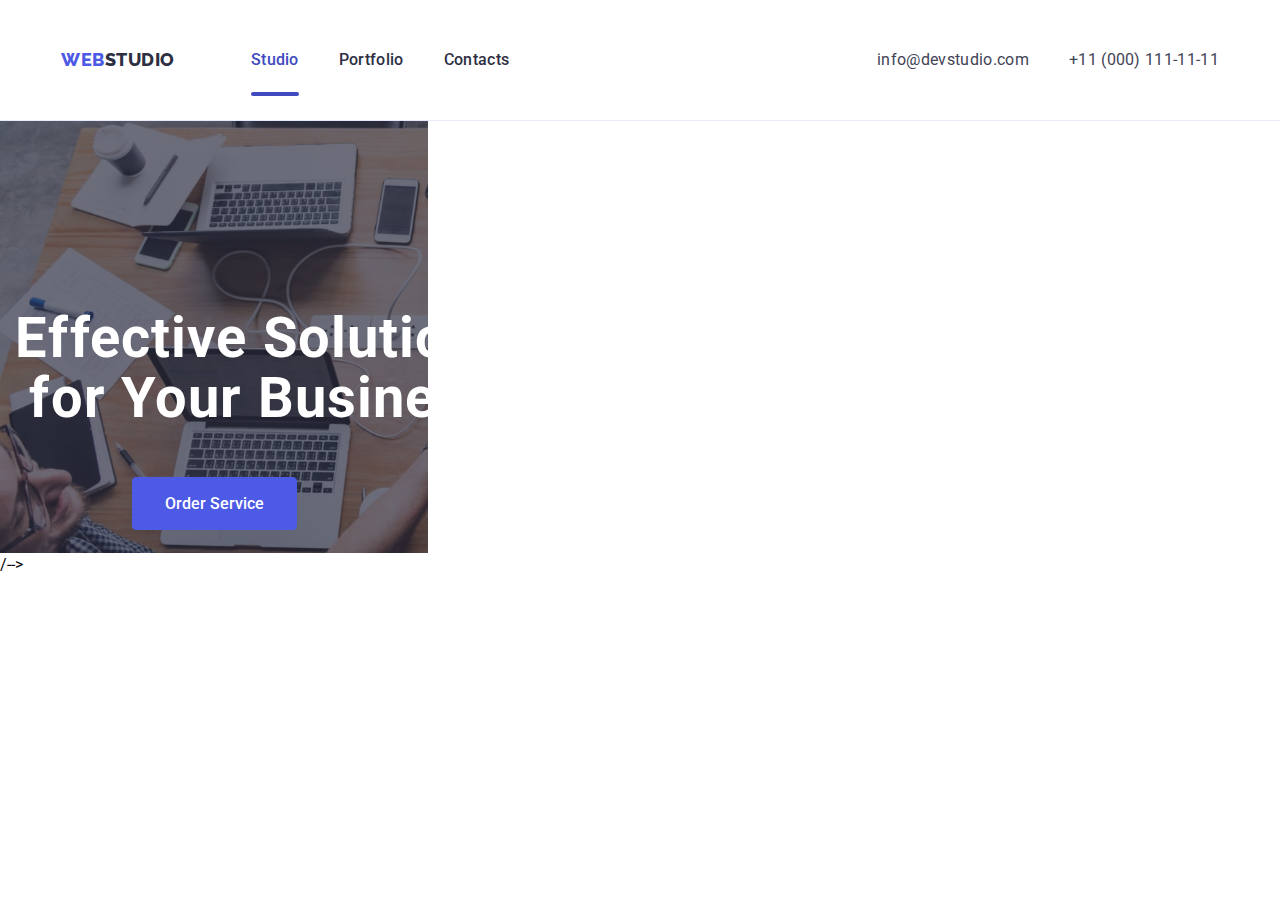
==== commit a825aba9: "index fixed" ====
--- a/index.html
+++ b/index.html
@@ -63,22 +63,80 @@
       </div>
 
       <div class="mobile-menu js-menu-container">
-        <button type="button" class="modal-close js-close-menu">
-          <svg class="modal-icon">
-            <use href="./icons.svg/icon.svg#icon-close"></use>
-          </svg>
-        </button>
+        <div class="mobile-container">
+          <button type="button" class="modal-close js-close-menu">
+            <svg class="modal-icon">
+              <use href="./icons.svg/icon.svg#icon-close"></use>
+            </svg>
+          </button>
+          <ul class="primary-list mobile-list">
+            <li class="list-type mobile-item">
+              <a href="./index.html" class="link mobile-link">Studio</a>
+            </li>
+            <li class="list-type mobile-item">
+              <a href="./portfolio.html" class="link mobile-link">Portfolio</a>
+            </li>
+            <li class="list-type mobile-item">
+              <a href="#" class="link mobile-link">Contacts</a>
+            </li>
+          </ul>
+          <address>
+            <ul class="primary-list mobile-address">
+              <li class="list-type add-mobile">
+                <a href="tel:+110001111111" class="contacts-mobile link"
+                  >+11 (000) 111-11-11</a
+                >
+              </li>
+              <li class="list-type add-mobile">
+                <a href="mailto:info@devstudio.com" class="mobile-mail link"
+                  >info@devstudio.com</a
+                >
+              </li>
+            </ul>
+          </address>
+          <ul class="primary-list socials-mobile">
+            <li class="list-type socials-item">
+              <a class="socials-link" href="#">
+                <svg class="socials-icon mobile">
+                  <use href="./icons.svg/icon.svg#icon-instagram"></use>
+                </svg>
+              </a>
+            </li>
+            <li class="list-type socials-item">
+              <a class="socials-link" href="#">
+                <svg class="socials-icon mobile">
+                  <use href="./icons.svg/icon.svg#icon-twitter"></use>
+                </svg>
+              </a>
+            </li>
+            <li class="list-type socials-item">
+              <a class="socials-link" href="#">
+                <svg class="socials-icon mobile">
+                  <use href="./icons.svg/icon.svg#icon-facebook"></use>
+                </svg>
+              </a>
+            </li>
+            <li class="list-type socials-item">
+              <a class="socials-link" href="#">
+                <svg class="socials-icon mobile">
+                  <use href="./icons.svg/icon.svg#icon-linkedin"></use>
+                </svg>
+              </a>
+            </li>
+          </ul>
+        </div>
       </div>
     </header>
     <main>
-      <!-- <section class="hero">
+      <section class="hero">
         <div class="container">
           <h1 class="solutions">Effective Solutions for Your Business</h1>
           <button type="button" class="button-order" data-modal-open>
             Order Service
           </button>
         </div>
-      </section> /-->
+      </section>
+      /-->
 
       <!-- <section class="main-section">
         <div class="container">
@@ -134,7 +192,8 @@
             </li>
           </ul>
         </div>
-      </section> /-->
+      </section>
+      /-->
       <!-- <section class="section-actions">
         <div class="container">
           <h2 class="name-list">What are we doing</h2>
@@ -313,8 +372,9 @@
             </li>
           </ul>
         </div>
-      </section> /-->
-      <!-- <section class="customers">
+      </section>
+      /-->
+      <!--<section class="customers">
         <div class="container">
           <h2 class="name-list">Customers</h2>
           <ul class="primary-list customers-list">
@@ -362,54 +422,53 @@
             </li>
           </ul>
         </div>
-      </section> /-->
+      </section>
+      /-->
     </main>
-    <!-- <footer class="footer">
+    <!--  <footer class="footer">
       <div class="container footer-container">
-        <ul class="footer-list">
-          <div class="footer-title">
-            <a href="./index.html" class="logo-first link footer-link"
-              >Web<span class="logo-part link">Studio</span>
-            </a>
-            <p class="footer-description">
-              Increase the flow of customers and sales for your business with
-              digital marketing & growth solutions
-            </p>
-          </div>
-          <div class="social-media">
-            <h4 class="footer-text">Social media</h4>
-            <ul class="primary-list footer-socials">
-              <li class="list-type socials-item">
-                <a class="media-link" href="#">
-                  <svg class="footer-icon">
-                    <use href="./icons.svg/icon.svg#icon-instagram"></use>
-                  </svg>
-                </a>
-              </li>
-              <li class="list-type socials-item">
-                <a class="media-link" href="#">
-                  <svg class="footer-icon">
-                    <use href="./icons.svg/icon.svg#icon-twitter"></use>
-                  </svg>
-                </a>
-              </li>
-              <li class="list-type socials-item">
-                <a class="media-link" href="#">
-                  <svg class="footer-icon">
-                    <use href="./icons.svg/icon.svg#icon-facebook"></use>
-                  </svg>
-                </a>
-              </li>
-              <li class="list-type socials-item">
-                <a class="media-link" href="#">
-                  <svg class="footer-icon">
-                    <use href="./icons.svg/icon.svg#icon-linkedin"></use>
-                  </svg>
-                </a>
-              </li>
-            </ul>
-          </div>
-        </ul>
+        <div class="footer-title">
+          <a href="./index.html" class="logo-first link footer-link"
+            >Web<span class="logo-part link">Studio</span>
+          </a>
+          <p class="footer-description">
+            Increase the flow of customers and sales for your business with
+            digital marketing & growth solutions
+          </p>
+        </div>
+        <div class="social-media">
+          <h4 class="footer-text">Social media</h4>
+          <ul class="primary-list footer-socials">
+            <li class="list-type socials-item">
+              <a class="media-link" href="#">
+                <svg class="footer-icon">
+                  <use href="./icons.svg/icon.svg#icon-instagram"></use>
+                </svg>
+              </a>
+            </li>
+            <li class="list-type socials-item">
+              <a class="media-link" href="#">
+                <svg class="footer-icon">
+                  <use href="./icons.svg/icon.svg#icon-twitter"></use>
+                </svg>
+              </a>
+            </li>
+            <li class="list-type socials-item">
+              <a class="media-link" href="#">
+                <svg class="footer-icon">
+                  <use href="./icons.svg/icon.svg#icon-facebook"></use>
+                </svg>
+              </a>
+            </li>
+            <li class="list-type socials-item">
+              <a class="media-link" href="#">
+                <svg class="footer-icon">
+                  <use href="./icons.svg/icon.svg#icon-linkedin"></use>
+                </svg>
+              </a>
+            </li>
+          </ul>
+        </div>
         <div class="subscribe-container">
           <p class="subtitle">Subscribe</p>
           <form class="form-footer">
--- a/css/styles.css
+++ b/css/styles.css
@@ -119,6 +119,7 @@
   display: flex;
   align-items: center;
   justify-content: space-between;
+  padding: 24px 0px;
 }
 
 @media screen and (max-width: 767px) {
@@ -135,18 +136,6 @@
 .container-nav {
   display: flex;
   align-items: center;
-}
-.header-container-mobile {
-  display: flex;
-  align-items: center;
-  justify-content: space-between;
-  padding: 24px 16px;
-}
-
-@media screen and (min-width: 768px) {
-  .header-container-mobile {
-    display: none;
-  }
 }
 
 .burger-menu {
@@ -160,19 +149,87 @@
   stroke: var(--overlays-shadow-color);
   border: none;
 }
+
+@media screen and (min-width: 768px) {
+  .burger-menu {
+    display: none;
+  }
+}
 .mobile-menu {
+  position: relative;
   position: fixed;
   top: 0;
+  left: 0;
   bottom: 0;
-  left: 0;
-  right: 0;
   width: 100%;
-  height: 100%;
+  background-color: var(--light-color);
   transform: translateX(100%);
-  transition: transform var(--timing-function);
+  transition: transform 0.8s;
+}
+
+@media screen and (min-width: 768px) {
+  .mobile-menu {
+    display: none;
+  }
 }
 .mobile-menu.is-open {
   transform: translateX(0);
+}
+.mobile-container {
+  padding: 80px 35px 40px 40px;
+}
+.mobile-link {
+  font-weight: 700;
+  font-size: 36px;
+  line-height: 1.11;
+  letter-spacing: 0.02em;
+  text-transform: capitalize;
+  color: var(--overlays-shadow-color);
+  margin-bottom: 40px;
+}
+.mobile-link:focus,
+.mobile-link:hover {
+  color: var(--pressed-state);
+}
+.mobile-list {
+  margin-bottom: 284px;
+}
+.mobile-list .mobile-item:not(:last-child) {
+  margin-bottom: 40px;
+}
+.contacts-mobile {
+  font-weight: 700;
+  font-size: 36px;
+  line-height: 1.11;
+  letter-spacing: 0.02em;
+  text-transform: capitalize;
+  font-style: normal;
+
+  color: var(--primary-brand);
+}
+.mobile-mail {
+  font-weight: 500;
+  font-size: 20px;
+  line-height: 1.2;
+  letter-spacing: 0.02em;
+  color: var(--title-text-color);
+  text-transform: none;
+}
+.mobile-address {
+  margin-bottom: 48px;
+}
+.add-mobile {
+  margin-bottom: 40px;
+}
+.socials-mobile {
+  gap: 56px;
+  justify-content: center;
+  align-items: center;
+  display: flex;
+}
+.socials-icon.mobile {
+  height: 24px;
+  width: 24px;
 }
 .primary-nav .list-nav:not(:last-child) {
   margin-right: 40px;
@@ -274,7 +331,7 @@
 }
 .solutions {
   font-weight: 700;
-  font-size: 56px;
+  font-size: 36px;
   max-width: 496px;
   line-height: 1.07;
   letter-spacing: 0.02em;
@@ -284,12 +341,6 @@
   margin-left: auto;
   margin-right: auto;
   margin-top: auto;
-}
-
-@media screen and (max-width: 767px) {
-  .solutions {
-    font-size: 36px;
-  }
 }
 
 @media screen and (min-width: 768px) {
@@ -324,6 +375,7 @@
   padding-bottom: 188px;
   padding-top: 188px;
 }
+
 @media (min-width: 768px) and (max-width: 1199px) {
   .hero {
     max-width: 1440px;
@@ -337,50 +389,34 @@
   width: 396px;
 }
 
-@media screen and (min-width: 768px) {
-  .main-section {
-    width: 356px;
-  }
-}
-
-@media screen and (min-width: 1200px) {
-  .main-section {
-    width: 264px;
-  }
-}
-
+.main-element {
+  display: block;
+  width: calc(100% - (3 * 24px) / 4);
+  margin-right: 24px;
+}
+
+@media (min-width: 1158px) {
+  .main-element {
+    /* max-width: 356px;*/
+    margin-bottom: 0;
+    display: block;
+    width: calc(100% - (3 * 24px) / 4);
+    margin-right: 24px;
+  }
+}
 .internals {
-  display: none;
-}
-
-@media screen and (min-width: 1200px) {
-  .internals {
-    display: flex;
-    align-items: center;
-    justify-content: center;
-    height: 112px;
-    border-radius: 4px;
-    background-color: var(--light-color);
-    margin-bottom: 8px;
-  }
+  display: flex;
+  align-items: center;
+  justify-content: center;
+  height: 112px;
+  border-radius: 4px;
+  background-color: var(--light-color);
+  margin-bottom: 8px;
 }
 
 .internals-icon {
   width: 60px;
   height: 64px;
-}
-.main-element {
-  margin-bottom: 72px;
-  margin-left: auto;
-  margin-right: auto;
-}
-
-@media screen and (min-width: 1200px) {
-  .main-element {
-    display: block;
-    width: calc(100% - (3 * 24px) / 4);
-    margin-right: 24px;
-  }
 }
 
 .main-part {
@@ -392,7 +428,8 @@
   color: var(--overlays-shadow-color);
   margin-bottom: 8px;
 }
-@media screen and (min-width: 1200px) {
+
+@media screen and (min-width: 1158px) {
   .main-part {
     font-weight: 500;
     font-size: 20px;
@@ -409,7 +446,7 @@
   color: var(--title-text-color);
 }
 
-@media screen and (min-width: 1200px) {
+@media screen and (min-width: 1158px) {
   .description {
     font-weight: 400;
   }
@@ -423,7 +460,7 @@
   display: none;
 }
 
-@media screen and (min-width: 1200px) {
+@media screen and (min-width: 1158px) {
   .section-actions {
     display: contents;
     padding-top: 120px;
@@ -443,13 +480,45 @@
 .primary-actions .actions-element:not(:last-child) {
   margin-right: 24px;
 }
+
+.team-cont {
+  display: flex;
+  flex-wrap: wrap;
+  gap: 72px;
+  justify-content: center;
+}
+
+@media (min-width: 768px) {
+  .team-cont {
+    row-gap: 64px;
+    column-gap: 24px;
+  }
+}
+
+@media (min-width: 1158px) {
+  .team-cont {
+    gap: 24px;
+  }
+}
+
+@media (min-width: 768px) {
+  .team-cont .card-background {
+    flex-basis: calc((100% - 240px) / 2);
+  }
+}
+
+@media (min-width: 1158px) {
+  .team-cont .card-background {
+    flex-basis: calc((100% - 72px) / 4);
+  }
+}
 .our-employees {
   padding-top: 96px;
   padding-bottom: 128px;
   background-color: var(--light-color);
 }
 
-@media screen and (min-width: 1200px) {
+@media screen and (min-width: 1158px) {
   .our-employees {
     padding-top: 120px;
     padding-bottom: 120px;
@@ -535,13 +604,43 @@
   padding-bottom: 120px;
 }
 .customers-list {
-  align-items: center;
-  gap: 24px;
-}
+  display: flex;
+  justify-content: center;
+  flex-wrap: wrap;
+  row-gap: 72px;
+  column-gap: 16px;
+}
+
+@media (min-width: 768px) {
+  .customers-list {
+    column-gap: 24px;
+  }
+}
+
+@media (min-width: 1158px) {
+  .customers-list {
+    flex-wrap: nowrap;
+    gap: 24px;
+  }
+}
+
 .customers-item {
-  flex-basis: calc((100% - 120px) / 6);
+  flex-basis: calc((100% - 18px) / 2);
   height: 88px;
 }
+
+@media (min-width: 1158px) {
+  .customers-item {
+    flex-basis: calc((100% - 120px) / 6);
+  }
+}
+
+@media (min-width: 768px) {
+  .customers-item {
+    flex-basis: calc((100% - 234px) / 3);
+  }
+}
+
 .customers-link {
   display: flex;
   align-items: center;
@@ -571,21 +670,6 @@
   text-align: center;
   margin-top: 8px;
 }
-.team-cont {
-  display: inline-block;
-}
-
-@media screen and (min-width: 1200px) {
-  .team-cont {
-    display: flex;
-  }
-}
-
-@media screen and (min-width: 1200px) {
-  .team-cont .card-background:not(:last-child) {
-    margin-right: 24px;
-  }
-}
 
 .apps-card {
   border: 1px solid var(--accent-color);
@@ -600,15 +684,39 @@
 }
 .footer {
   background-color: var(--overlays-shadow-color);
-  padding: 100px 0px;
+  padding-top: 96px;
+  padding-bottom: 96px;
+}
+@media (min-width: 1158px) {
+  footer {
+    padding-top: 100px;
+    padding-bottom: 100px;
+  }
 }
 .footer-title {
-  max-width: 264px;
+  display: flex;
+  flex-direction: column;
+  margin-bottom: 72px;
+}
+
+@media (min-width: 758px) {
+  .footer-title {
+    margin-bottom: 0;
+  }
+}
+
+@media (min-width: 320px) and (max-width: 767px) {
+  .footer-title {
+    text-align: center;
+    align-items: center;
+  }
 }
 
 .footer-socials {
   gap: 16px;
   justify-content: center;
+  align-items: center;
+  display: flex;
 }
 .media-link {
   width: 100%;
@@ -648,11 +756,6 @@
   margin-top: 0;
   margin-bottom: 16px;
 }
-.footer-container {
-  flex-direction: column;
-  gap: 72px;
-  justify-content: center;
-}
 
 @media screen and (min-width: 768px) {
   .footer-container {
@@ -661,9 +764,50 @@
   }
 }
 
+@media (min-width: 768px) and (max-width: 1158px) {
+  .footer-container {
+    flex-wrap: wrap;
+    column-gap: 24px;
+    row-gap: 72px;
+    justify-content: center;
+  }
+}
+
+@media (min-width: 1158px) {
+  .footer-container {
+    gap: 80px;
+  }
+}
+
+.social-media {
+  margin-left: 0;
+  text-align: center;
+  margin-bottom: 72px;
+}
+
+@media (min-width: 758px) {
+  .social-media {
+    margin-bottom: 0;
+  }
+}
+
 .subscribe-container {
-  margin-left: 80px;
-}
+  justify-content: center;
+  text-align: center;
+}
+
+@media (min-width: 758px) {
+  .subscribe-container {
+    text-align: start;
+  }
+}
+
+@media (min-width: 768px) and (max-width: 1157px) {
+  .subscribe-container {
+    margin-left: -43px;
+  }
+}
+
 .subtitle {
   color: var(--body-color);
   margin-bottom: 16px;
@@ -677,11 +821,12 @@
   align-items: center;
   gap: 24px;
 }
+
 .footer-email {
   font-size: 14px;
   line-height: 1.57;
   letter-spacing: 0.02em;
-  min-width: 264px;
+  /*max-width: 398px; */
   height: 40px;
   padding-left: 16px;
   color: var(--body-color);
@@ -695,6 +840,13 @@
   background-color: transparent;
   transition: border-color var(--timing-function);
 }
+
+/*@media (min-width: 768px) {
+  .footer-email {
+    width: 264px;
+  }
+} */
+
 .footer-email::placeholder {
   font-size: 12px;
   line-height: 2;
@@ -715,7 +867,16 @@
   border: none;
   cursor: pointer;
   border-radius: 4px;
+  margin-left: auto;
+  margin-right: auto;
+  margin-top: 16px;
   transition: background-color var(--timing-function);
+}
+
+@media (min-width: 768px) {
+  .subscribe-btn {
+    margin: 0;
+  }
 }
 .subscribe-btn:hover,
 .subscribe-btn:focus {
@@ -763,30 +924,59 @@
 .container-element {
   padding: 32px 0px;
 }
-.primary-button .button-element:not(:last-child) {
-  margin-right: 24px;
-}
+
+@media (min-width: 768px) {
+  .primary-button .button-element:not(:last-child) {
+    margin-right: 24px;
+  }
+}
+
 .primary-button {
-  justify-content: center;
-}
+  display: flex;
+  flex-wrap: wrap;
+  justify-content: center;
+  margin-bottom: 72px;
+  gap: 24px;
+}
+
 .flex-container {
   display: flex;
   flex-wrap: wrap;
-  margin-right: -24px;
-  margin-top: 72px;
-  margin-bottom: -48px;
-}
-.flex-element {
-  margin-right: 24px;
-  margin-bottom: 48px;
-}
+  justify-content: center;
+  row-gap: 48px;
+}
+
+@media (min-width: 768px) and (max-width: 1157px) {
+  .flex-container {
+    row-gap: 72px;
+    column-gap: 24px;
+    flex-direction: column;
+    margin-right: -24px;
+    margin-bottom: -48px;
+  }
+}
+
+@media (min-width: 768px) and (max-width: 1157px) {
+  .flex-container .flex-element {
+    flex-basis: calc((100% - 768px) / 2);
+  }
+}
+
+@media (min-width: 1158px) {
+  .flex-container .flex-element {
+    margin-left: 24px;
+    margin-bottom: 48px;
+    flex-basis: calc((100% - 48px) / 3);
+  }
+}
+
 .flex-element:hover {
   box-shadow: 0px 1px 6px rgba(46, 47, 66, 0.08),
     0px 1px 1px rgba(46, 47, 66, 0.16), 0px 2px 1px rgba(46, 47, 66, 0.08);
 }
-.flex-element:nth-child(3n) {
+/*.flex-element:nth-child(3n) {
   margin-right: 0;
-}
+}*/
 .current-filter {
   color: var(--body-color);
   background-color: var(--pressed-state);
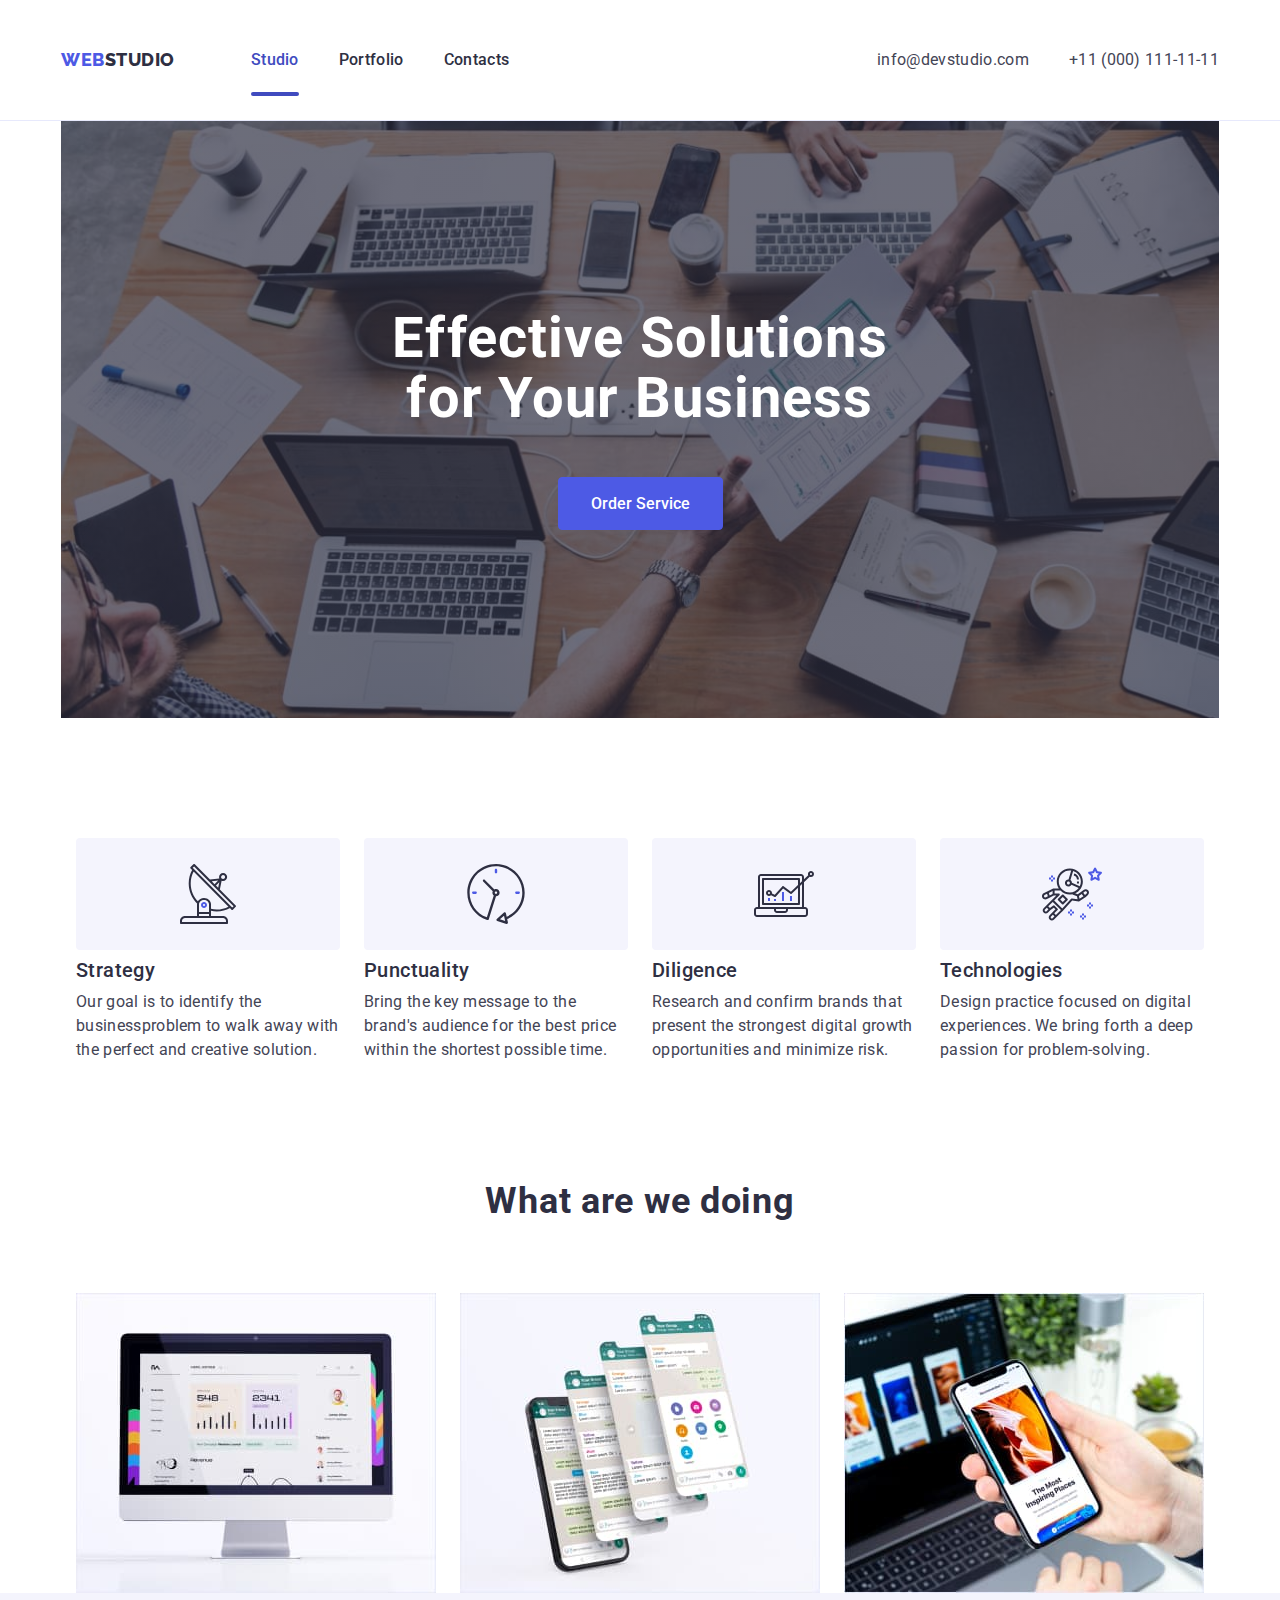
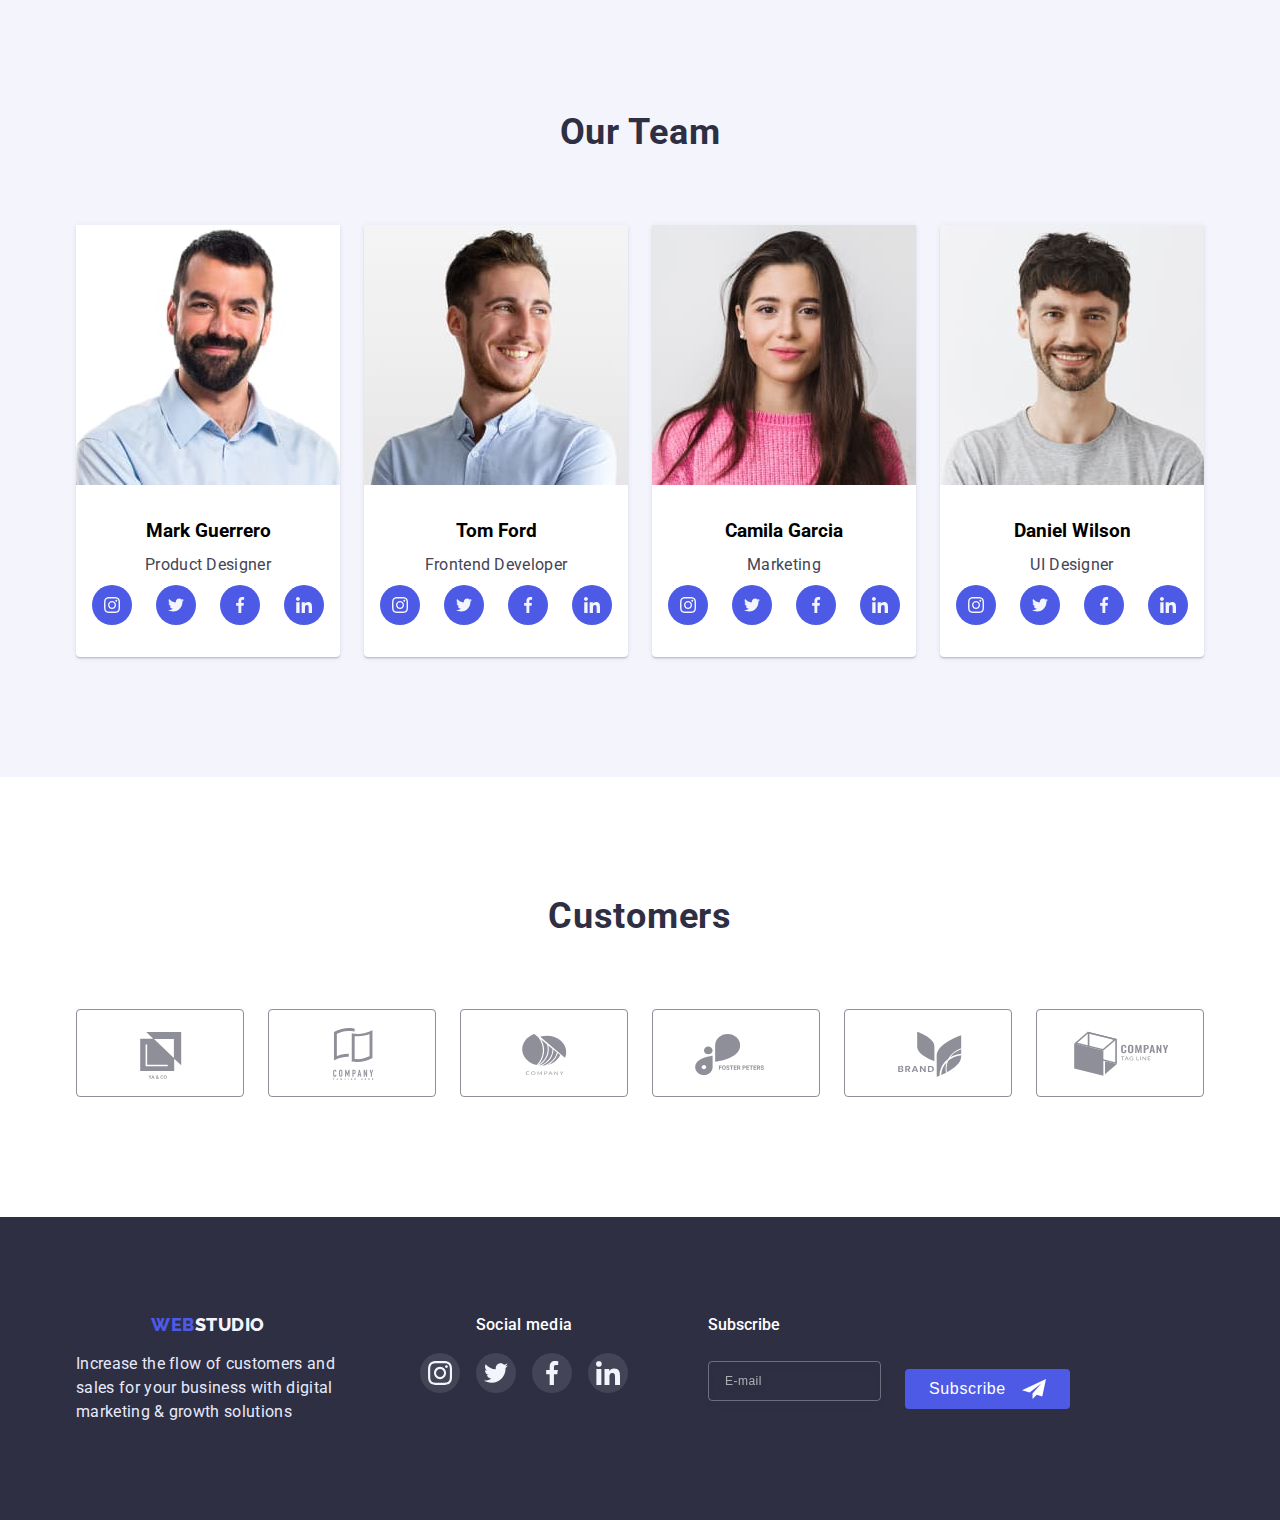
==== commit 84deb2f0: "index fixed" ====
--- a/index.html
+++ b/index.html
@@ -128,7 +128,7 @@
       </div>
     </header>
     <main>
-      <section class="hero">
+       <section class="hero">
         <div class="container">
           <h1 class="solutions">Effective Solutions for Your Business</h1>
           <button type="button" class="button-order" data-modal-open>
@@ -136,9 +136,9 @@
           </button>
         </div>
       </section>
-      /-->
+     
 
-      <!-- <section class="main-section">
+       <section class="main-section">
         <div class="container">
           <h2 class="hidden">Internals</h2>
           <ul class="primary-list main-title">
@@ -193,37 +193,50 @@
           </ul>
         </div>
       </section>
-      /-->
-      <!-- <section class="section-actions">
+      <section class="section-actions">
         <div class="container">
           <h2 class="name-list">What are we doing</h2>
           <ul class="primary-list primary-actions">
             <li class="list-type actions-element">
-              <img src="./images/imgpk.jpg" alt="Statistics" width="360" />
+              <img srcset=" ./images/imgpk.jpg 1x, ./images/imgpk@2x.jpg 2x" 
+              src="./images/imgpk.jpg" alt="Statistics" 
+              width="360"
+              height="300" />
             </li>
             <li class="list-type actions-element">
               <img
+                srcset=" ./images/imgsh.jpg 1x, 
+                ./images/imgsh@2x.jpg 2x"
                 src="./images/imgsh.jpg"
                 alt="Transmission of information"
                 width="360"
+                height="300"
               />
             </li>
             <li class="list-type actions-element">
               <img
+              srcset=" ./images/imgsp.jpg 1x, 
+              ./images/imgsp@2x.jpg 2x"
                 src="./images/imgsp.jpg"
                 alt="The most inspiring places"
                 width="360"
+                height="300"
               />
             </li>
           </ul>
         </div>
-      </section> /-->
-      <!-- <section class="our-employees">
+      </section>
+      <section class="our-employees">
         <div class="container">
           <h2 class="name-list">Our Team</h2>
           <ul class="primary-list team-cont">
             <li class="card-background">
-              <img src="./images/imgm.jpg" alt="Worker" width="264" />
+              <img 
+              srcset=" ./images/imgm.jpg 1x, 
+              ./images/imgm@2x.jpg 2x" 
+              src="./images/imgm.jpg" alt="Worker" 
+              width="264"
+              height="260" />
               <div class="container-team">
                 <h3 class="team-employees">Mark Guerrero</h3>
                 <p class="description card-description">Product Designer</p>
@@ -260,7 +273,12 @@
               </div>
             </li>
             <li class="card-background">
-              <img src="./images/imgn.jpg" alt="Worker" width="264" />
+              <img 
+              srcset=" ./images/imgn.jpg 1x, 
+              ./images/imgn@2x.jpg 2x"
+              src="./images/imgn.jpg" alt="Worker"
+               width="264"
+               height="260" />
               <div class="container-team">
                 <h3 class="team-employees">Tom Ford</h3>
                 <p class="description card-description">Frontend Developer</p>
@@ -297,7 +315,12 @@
               </div>
             </li>
             <li class="card-background">
-              <img src="./images/imgd.jpg" alt="Worker" width="264" />
+              <img 
+              srcset="./images/imgd.jpg 1x, 
+              ./images/imgd@2x.jpg 2x"
+              src="./images/imgd.jpg" alt="Worker" 
+                width="264"
+                height="260" />
               <div class="container-team">
                 <h3 class="team-employees">Camila Garcia</h3>
                 <p class="description card-description">Marketing</p>
@@ -334,7 +357,12 @@
               </div>
             </li>
             <li class="card-background">
-              <img src="./images/imgp.jpg" alt="Worker" width="264" />
+              <img 
+              srcset=" ./images/imgp.jpg 1x, 
+              ./images/imgp@2x.jpg 2x"
+              src="./images/imgp.jpg" alt="Worker" 
+                width="264"
+                height="260" />
               <div class="container-team">
                 <h3 class="team-employees">Daniel Wilson</h3>
                 <p class="description card-description">UI Designer</p>
@@ -373,8 +401,7 @@
           </ul>
         </div>
       </section>
-      /-->
-      <!--<section class="customers">
+      <section class="customers">
         <div class="container">
           <h2 class="name-list">Customers</h2>
           <ul class="primary-list customers-list">
@@ -423,9 +450,9 @@
           </ul>
         </div>
       </section>
-      /-->
+      
     </main>
-    <!--  <footer class="footer">
+      <footer class="footer">
       <div class="container footer-container">
         <div class="footer-title">
           <a href="./index.html" class="logo-first link footer-link"
@@ -483,8 +510,8 @@
         </div>
       </div>
     </footer>
-    /-->
-    <!-- <div class="backdrop is-hidden" data-modal>
+    
+     <div class="backdrop is-hidden" data-modal>
       <div class="modal">
         <button type="button" class="modal-close" data-modal-close>
           <svg class="modal-icon">
@@ -571,8 +598,8 @@
         </form>
       </div>
     </div>
-    /-->
-    <!-- <script src="./js/modal.js"></script> -->
+   
+     <script src="./js/modal.js"></script> 
     <script src="./js/mobile-menu.js"></script>
   </body>
 </html>
--- a/css/styles.css
+++ b/css/styles.css
@@ -122,13 +122,15 @@
   padding: 24px 0px;
 }
 
-@media screen and (max-width: 767px) {
+
+@media (min-width: 320px) and (max-width: 768px) {
   .primary-nav {
     display: none;
   }
 }
 
-@media screen and (max-width: 767px) {
+
+@media (min-width: 320px) and (max-width: 768px) {
   .address {
     display: none;
   }
@@ -360,9 +362,8 @@
 }
 
 .hero {
-  width: 100%;
   max-width: 428px;
-  max-height: 432px;
+  margin: auto;
   background-color: var(--overlays-shadow-color);
   background-image: linear-gradient(
       rgba(46, 47, 66, 0.7),
@@ -376,42 +377,90 @@
   padding-top: 188px;
 }
 
+@media (min-device-pixel-ratio: 2), 
+  (min-resolution: 192dpi),
+  (min-resolution: 2dppx) {
+  .hero {
+    background-image: linear-gradient(
+        rgba(46, 47, 66, 0.7),
+        rgba(46, 47, 66, 0.7)
+      ),
+      url("../images/people-office@2x.jpg");
+  }
+}
+
+@media (min-width: 768px) and (max-width: 1200px) {
+  .hero {
+    max-width: 768px;
+  }
+}
+
+@media (min-width: 1200px) {
+  .hero {
+    max-width: 1158px;
+  }
+}
+.main-section {
+  padding-top: 96px;
+  padding-bottom: 96px;
+}
+
+@media (min-width: 1200px) {
+  .main-section {
+    padding-top: 120px;
+    padding-bottom: 120px;
+  }
+}
+
+.main-title {
+  display: flex;
+  flex-direction: column;
+  justify-content: center;
+  gap: 72px;
+}
+
 @media (min-width: 768px) and (max-width: 1199px) {
-  .hero {
-    max-width: 1440px;
-    max-height: 600px;
-    padding-top: 188px;
-    padding-bottom: 188px;
-  }
-}
-.main-section {
-  padding-top: 120px;
-  width: 396px;
-}
-
+  .main-title {
+    gap: 72px 24px;
+    flex-direction: row;
+    flex-wrap: wrap;
+  }
+}
 .main-element {
   display: block;
-  width: calc(100% - (3 * 24px) / 4);
-  margin-right: 24px;
-}
-
-@media (min-width: 1158px) {
+}
+@media (min-width: 768px) and (max-width: 1199px) {
   .main-element {
-    /* max-width: 356px;*/
-    margin-bottom: 0;
-    display: block;
-    width: calc(100% - (3 * 24px) / 4);
-    margin-right: 24px;
+    flex-basis: calc((100% - 24px) / 2);
+  }
+}
+
+@media (min-width: 1200px) {
+  .main-element {
+    flex-basis: calc(100% - (3 * 24px) / 4);
+  }
+}
+
+@media (min-width: 1200px) {
+  .main-title {
+    gap: 24px;
+    flex-direction: row;
   }
 }
 .internals {
-  display: flex;
-  align-items: center;
-  justify-content: center;
-  height: 112px;
-  border-radius: 4px;
-  background-color: var(--light-color);
-  margin-bottom: 8px;
+  display: none;
+}
+
+@media (min-width: 1200px) {
+  .internals {
+    display: flex;
+    align-items: center;
+    justify-content: center;
+    height: 112px;
+    border-radius: 4px;
+    background-color: var(--light-color);
+    margin-bottom: 8px;
+  }
 }
 
 .internals-icon {
@@ -429,7 +478,13 @@
   margin-bottom: 8px;
 }
 
-@media screen and (min-width: 1158px) {
+@media (min-width: 768px) {
+  .main-part {
+    text-align: left;
+  }
+}
+
+@media screen and (min-width: 1200px) {
   .main-part {
     font-weight: 500;
     font-size: 20px;
@@ -446,7 +501,7 @@
   color: var(--title-text-color);
 }
 
-@media screen and (min-width: 1158px) {
+@media screen and (min-width: 1200px) {
   .description {
     font-weight: 400;
   }
@@ -460,7 +515,7 @@
   display: none;
 }
 
-@media screen and (min-width: 1158px) {
+@media screen and (min-width: 1200px) {
   .section-actions {
     display: contents;
     padding-top: 120px;
@@ -484,31 +539,38 @@
 .team-cont {
   display: flex;
   flex-wrap: wrap;
+  justify-content: center;
   gap: 72px;
-  justify-content: center;
-}
-
-@media (min-width: 768px) {
+}
+
+@media (min-width: 768px) and (max-width: 1199px) {
   .team-cont {
     row-gap: 64px;
     column-gap: 24px;
   }
 }
 
-@media (min-width: 1158px) {
+@media screen and (min-width: 1200px) {
   .team-cont {
     gap: 24px;
   }
 }
-
-@media (min-width: 768px) {
-  .team-cont .card-background {
+.card-background {
+  background-color: var(--body-color);
+  border-radius: 0px 0px 4px 4px;
+  display: block;
+  box-shadow: 0px 1px 6px rgba(46, 47, 66, 0.08),
+    0px 1px 1px rgba(46, 47, 66, 0.16), 0px 2px 1px rgba(46, 47, 66, 0.08);
+}
+
+@media screen and (min-width: 768px) {
+  .card-background {
     flex-basis: calc((100% - 240px) / 2);
   }
 }
 
-@media (min-width: 1158px) {
-  .team-cont .card-background {
+@media screen and (min-width: 1200px) {
+  .card-background {
     flex-basis: calc((100% - 72px) / 4);
   }
 }
@@ -518,7 +580,7 @@
   background-color: var(--light-color);
 }
 
-@media screen and (min-width: 1158px) {
+@media screen and (min-width: 1200px) {
   .our-employees {
     padding-top: 120px;
     padding-bottom: 120px;
@@ -563,14 +625,6 @@
   color: var(--overlays-shadow-color);
   margin-left: 16px;
 }
-.card-background {
-  width: calc((100% - 72px) / 4);
-  background-color: var(--body-color);
-  border-radius: 0px 0px 4px 4px;
-  display: block;
-  box-shadow: 0px 1px 6px rgba(46, 47, 66, 0.08),
-    0px 1px 1px rgba(46, 47, 66, 0.16), 0px 2px 1px rgba(46, 47, 66, 0.08);
-}
 .socials-list {
   gap: 24px;
   justify-content: center;
@@ -611,13 +665,13 @@
   column-gap: 16px;
 }
 
-@media (min-width: 768px) {
+@media screen and (min-width: 768px) {
   .customers-list {
     column-gap: 24px;
   }
 }
 
-@media (min-width: 1158px) {
+@media  screen and (min-width: 1200px) {
   .customers-list {
     flex-wrap: nowrap;
     gap: 24px;
@@ -629,13 +683,13 @@
   height: 88px;
 }
 
-@media (min-width: 1158px) {
+@media screen and (min-width: 1200px) {
   .customers-item {
     flex-basis: calc((100% - 120px) / 6);
   }
 }
 
-@media (min-width: 768px) {
+@media screen and (min-width: 768px) {
   .customers-item {
     flex-basis: calc((100% - 234px) / 3);
   }
@@ -687,7 +741,7 @@
   padding-top: 96px;
   padding-bottom: 96px;
 }
-@media (min-width: 1158px) {
+@media screen and (min-width: 1200px) {
   footer {
     padding-top: 100px;
     padding-bottom: 100px;
@@ -697,20 +751,21 @@
   display: flex;
   flex-direction: column;
   margin-bottom: 72px;
-}
-
-@media (min-width: 758px) {
+  text-align: center;
+  align-items: center;
+}
+
+@media screen and (min-width: 758px) {
   .footer-title {
     margin-bottom: 0;
   }
 }
 
-@media (min-width: 320px) and (max-width: 767px) {
+@media screen and (min-width: 758px) {
   .footer-title {
-    text-align: center;
-    align-items: center;
-  }
-}
+    text-align: left;
+  }
+}  
 
 .footer-socials {
   gap: 16px;
@@ -764,7 +819,7 @@
   }
 }
 
-@media (min-width: 768px) and (max-width: 1158px) {
+@media (min-width: 768px) and (max-width: 1199px) {
   .footer-container {
     flex-wrap: wrap;
     column-gap: 24px;
@@ -773,7 +828,7 @@
   }
 }
 
-@media (min-width: 1158px) {
+@media screen and (min-width: 1200px) {
   .footer-container {
     gap: 80px;
   }
@@ -785,7 +840,7 @@
   margin-bottom: 72px;
 }
 
-@media (min-width: 758px) {
+@media screen and (min-width: 758px) {
   .social-media {
     margin-bottom: 0;
   }
@@ -796,13 +851,13 @@
   text-align: center;
 }
 
-@media (min-width: 758px) {
+@media screen and (min-width: 758px) {
   .subscribe-container {
     text-align: start;
   }
 }
 
-@media (min-width: 768px) and (max-width: 1157px) {
+@media (min-width: 768px) and (max-width: 1200px) {
   .subscribe-container {
     margin-left: -43px;
   }
@@ -840,12 +895,6 @@
   background-color: transparent;
   transition: border-color var(--timing-function);
 }
-
-/*@media (min-width: 768px) {
-  .footer-email {
-    width: 264px;
-  }
-} */
 
 .footer-email::placeholder {
   font-size: 12px;
@@ -873,7 +922,7 @@
   transition: background-color var(--timing-function);
 }
 
-@media (min-width: 768px) {
+@media screen and(min-width: 768px) {
   .subscribe-btn {
     margin: 0;
   }
@@ -925,7 +974,7 @@
   padding: 32px 0px;
 }
 
-@media (min-width: 768px) {
+@media screen and (min-width: 768px) {
   .primary-button .button-element:not(:last-child) {
     margin-right: 24px;
   }
@@ -944,28 +993,24 @@
   flex-wrap: wrap;
   justify-content: center;
   row-gap: 48px;
-}
-
-@media (min-width: 768px) and (max-width: 1157px) {
+  column-gap: 24px;
+}
+
+@media (min-width: 768px) and (max-width: 1199px) {
   .flex-container {
     row-gap: 72px;
-    column-gap: 24px;
     flex-direction: column;
-    margin-right: -24px;
-    margin-bottom: -48px;
-  }
-}
-
-@media (min-width: 768px) and (max-width: 1157px) {
+  }
+}
+
+@media (min-width: 768px) and (max-width: 1199px) {
   .flex-container .flex-element {
-    flex-basis: calc((100% - 768px) / 2);
-  }
-}
-
-@media (min-width: 1158px) {
+    flex-basis: calc((100% - 24px) / 2);
+  }
+}
+
+@media screen and (min-width: 1200px) {
   .flex-container .flex-element {
-    margin-left: 24px;
-    margin-bottom: 48px;
     flex-basis: calc((100% - 48px) / 3);
   }
 }
@@ -974,9 +1019,7 @@
   box-shadow: 0px 1px 6px rgba(46, 47, 66, 0.08),
     0px 1px 1px rgba(46, 47, 66, 0.16), 0px 2px 1px rgba(46, 47, 66, 0.08);
 }
-/*.flex-element:nth-child(3n) {
-  margin-right: 0;
-}*/
+
 .current-filter {
   color: var(--body-color);
   background-color: var(--pressed-state);
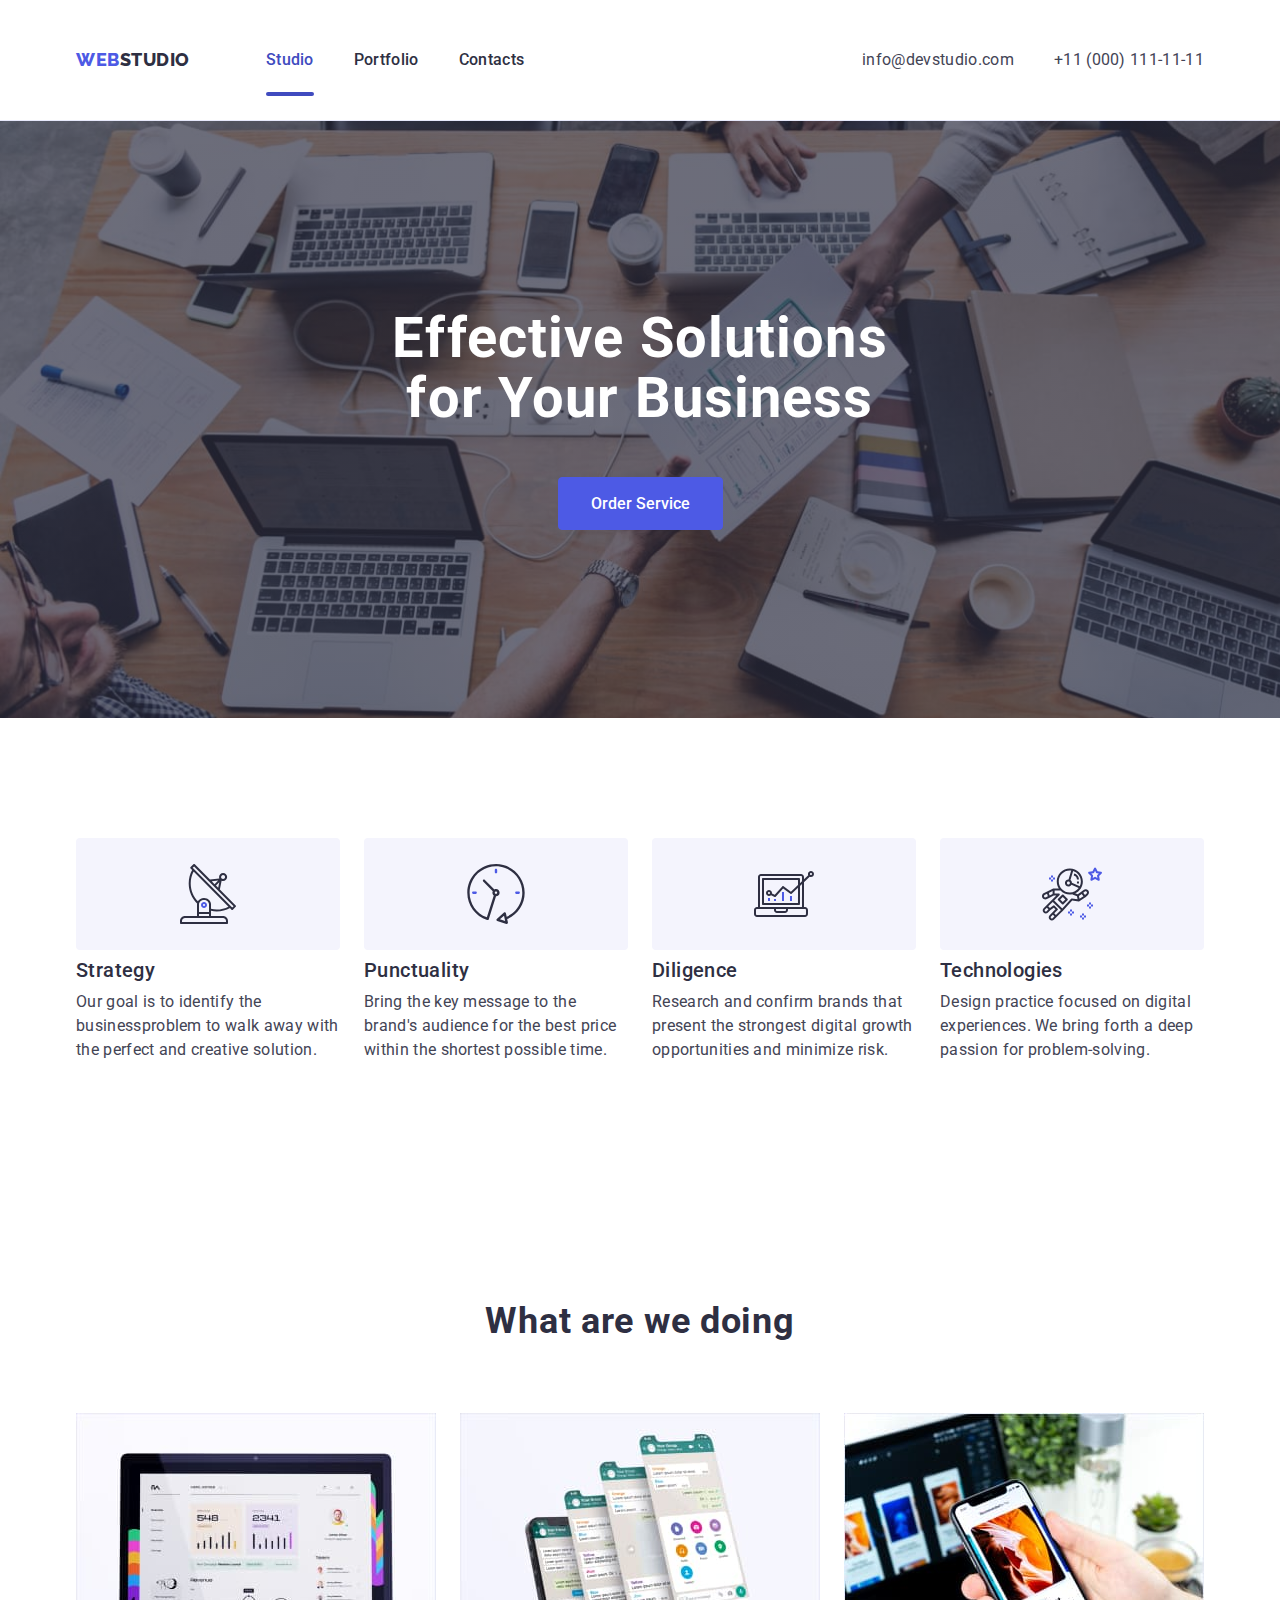
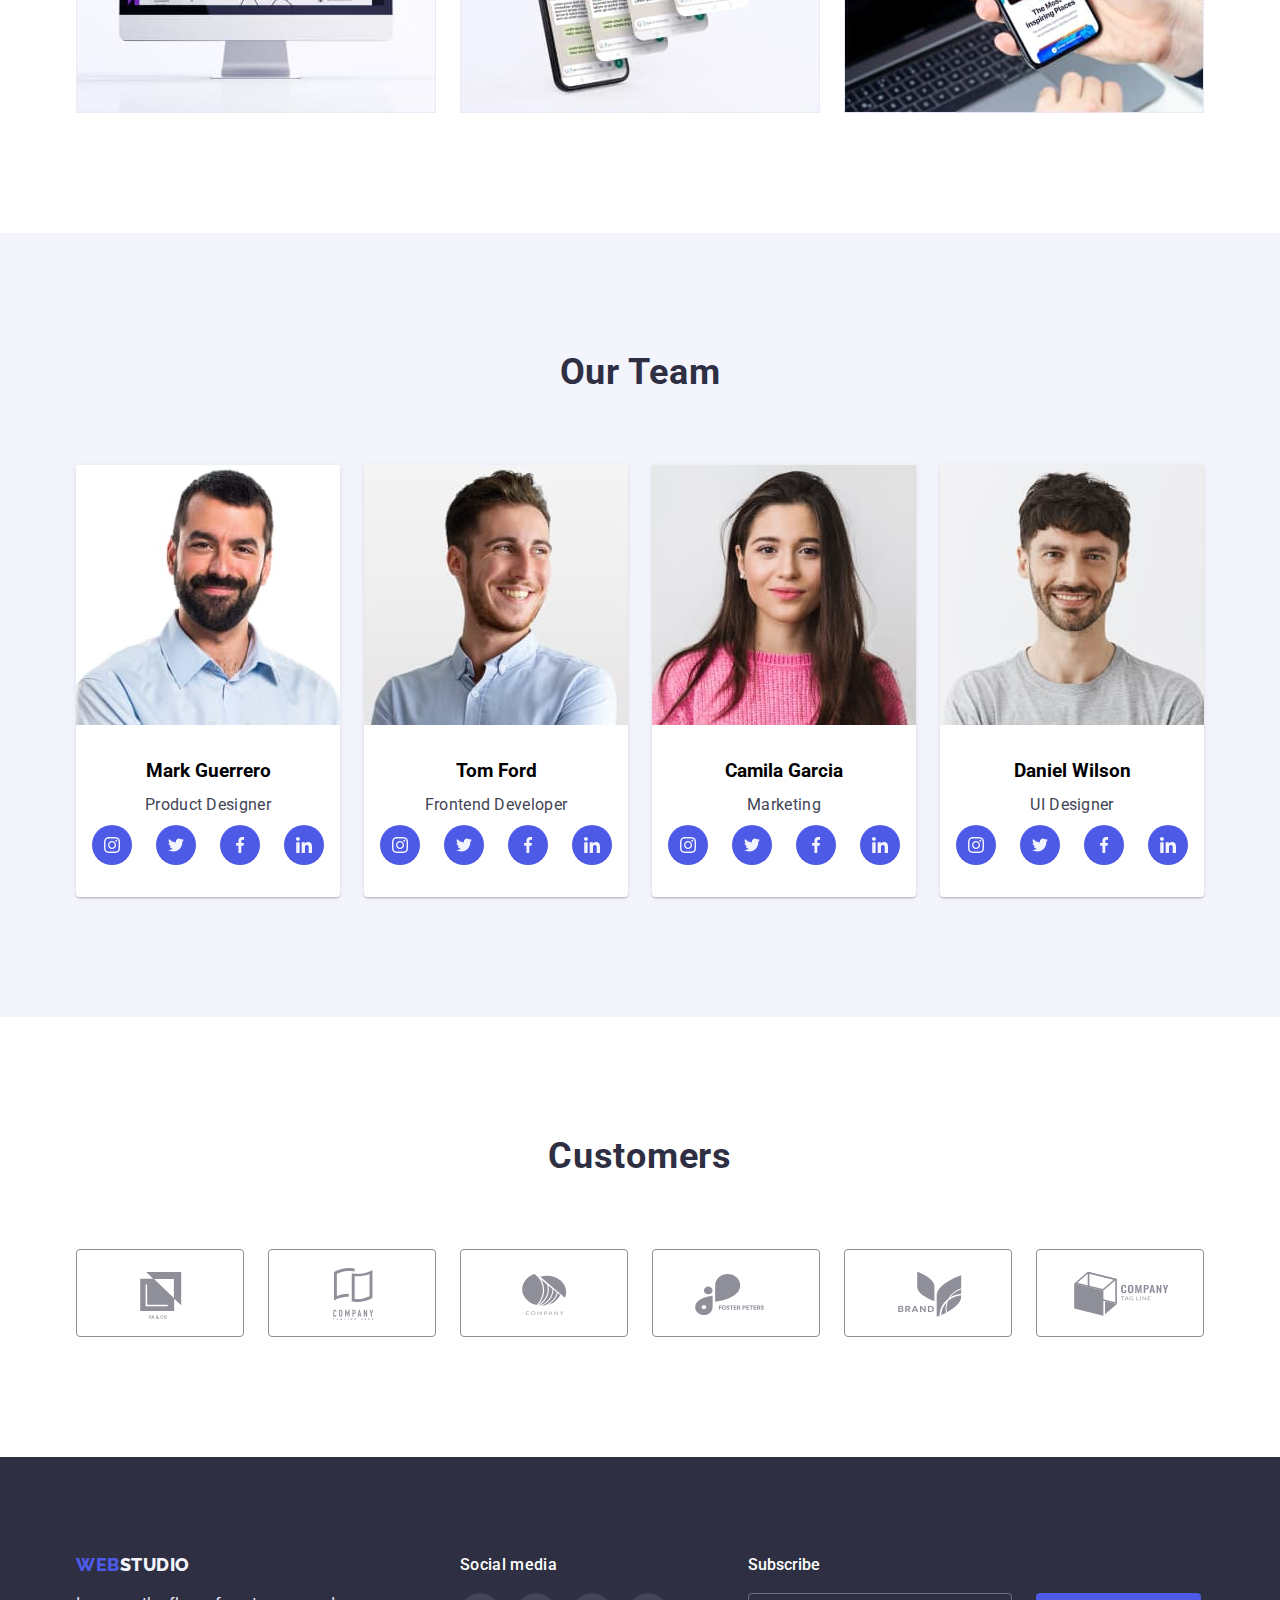
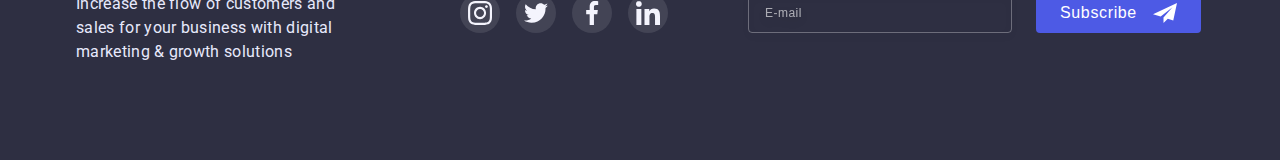
==== commit a5aa80f8: "index fixed" ====
--- a/index.html
+++ b/index.html
@@ -80,50 +80,53 @@
               <a href="#" class="link mobile-link">Contacts</a>
             </li>
           </ul>
-          <address>
-            <ul class="primary-list mobile-address">
-              <li class="list-type add-mobile">
-                <a href="tel:+110001111111" class="contacts-mobile link"
-                  >+11 (000) 111-11-11</a
-                >
+          <div class="contacts-socials">
+            <address>
+              <ul class="primary-list mobile-address">
+                <li class="list-type add-mobile">
+                  <a href="tel:+110001111111" class="contacts-mobile link"
+                    >+11 (000) 111-11-11</a
+                  >
+                </li>
+                <li class="list-type add-mobile">
+                  <a href="mailto:info@devstudio.com" class="mobile-mail link"
+                    >info@devstudio.com</a
+                  >
+                </li>
+              </ul>
+            </address>
+            <ul class="primary-list socials-mobile">
+              <li class="list-type socials-item">
+                <a class="socials-link" href="#">
+                  <svg class="socials-icon mobile">
+                    <use href="./icons.svg/icon.svg#icon-instagram"></use>
+                  </svg>
+                </a>
               </li>
-              <li class="list-type add-mobile">
-                <a href="mailto:info@devstudio.com" class="mobile-mail link"
-                  >info@devstudio.com</a
-                >
+              <li class="list-type socials-item">
+                <a class="socials-link" href="#">
+                  <svg class="socials-icon mobile">
+                    <use href="./icons.svg/icon.svg#icon-twitter"></use>
+                  </svg>
+                </a>
+              </li>
+              <li class="list-type socials-item">
+                <a class="socials-link" href="#">
+                  <svg class="socials-icon mobile">
+                    <use href="./icons.svg/icon.svg#icon-facebook"></use>
+                  </svg>
+                </a>
+              </li>
+              <li class="list-type socials-item">
+                <a class="socials-link" href="#">
+                  <svg class="socials-icon mobile">
+                    <use href="./icons.svg/icon.svg#icon-linkedin"></use>
+                  </svg>
+                </a>
               </li>
             </ul>
-          </address>
-          <ul class="primary-list socials-mobile">
-            <li class="list-type socials-item">
-              <a class="socials-link" href="#">
-                <svg class="socials-icon mobile">
-                  <use href="./icons.svg/icon.svg#icon-instagram"></use>
-                </svg>
-              </a>
-            </li>
-            <li class="list-type socials-item">
-              <a class="socials-link" href="#">
-                <svg class="socials-icon mobile">
-                  <use href="./icons.svg/icon.svg#icon-twitter"></use>
-                </svg>
-              </a>
-            </li>
-            <li class="list-type socials-item">
-              <a class="socials-link" href="#">
-                <svg class="socials-icon mobile">
-                  <use href="./icons.svg/icon.svg#icon-facebook"></use>
-                </svg>
-              </a>
-            </li>
-            <li class="list-type socials-item">
-              <a class="socials-link" href="#">
-                <svg class="socials-icon mobile">
-                  <use href="./icons.svg/icon.svg#icon-linkedin"></use>
-                </svg>
-              </a>
-            </li>
-          </ul>
+          </div>
+          
         </div>
       </div>
     </header>
--- a/css/styles.css
+++ b/css/styles.css
@@ -119,18 +119,18 @@
   display: flex;
   align-items: center;
   justify-content: space-between;
-  padding: 24px 0px;
-}
-
-
-@media (min-width: 320px) and (max-width: 768px) {
+  padding-top: 24px;
+  padding-bottom: 24px;
+}
+
+@media (min-width: 320px) and (max-width: 767px) {
   .primary-nav {
     display: none;
   }
 }
 
 
-@media (min-width: 320px) and (max-width: 768px) {
+@media (min-width: 320px) and (max-width: 767px) {
   .address {
     display: none;
   }
@@ -164,7 +164,7 @@
   left: 0;
   bottom: 0;
   width: 100%;
-  background-color: var(--light-color);
+  background-color: var(--body-color);
   transform: translateX(100%);
   transition: transform 0.8s;
 }
@@ -178,6 +178,9 @@
   transform: translateX(0);
 }
 .mobile-container {
+  display: flex;
+  flex-direction: column;
+  justify-content: space-between;
   padding: 80px 35px 40px 40px;
 }
 .mobile-link {
@@ -193,9 +196,7 @@
 .mobile-link:hover {
   color: var(--pressed-state);
 }
-.mobile-list {
-  margin-bottom: 284px;
-}
+
 .mobile-list .mobile-item:not(:last-child) {
   margin-bottom: 40px;
 }
@@ -245,7 +246,7 @@
 }
 .address {
   flex-direction: column;
-  gap: 6px;
+  gap: 12px;
 }
 
 @media screen and (min-width: 1200px) {
@@ -362,7 +363,7 @@
 }
 
 .hero {
-  max-width: 428px;
+  max-width: 1440px;
   margin: auto;
   background-color: var(--overlays-shadow-color);
   background-image: linear-gradient(
@@ -373,8 +374,8 @@
   background-repeat: no-repeat;
   background-size: cover;
   text-align: center;
-  padding-bottom: 188px;
-  padding-top: 188px;
+  padding-bottom: 112px;
+  padding-top: 112px;
 }
 
 @media (min-device-pixel-ratio: 2), 
@@ -389,17 +390,19 @@
   }
 }
 
-@media (min-width: 768px) and (max-width: 1200px) {
+@media (min-width: 768px) and (max-width: 1199px) {
   .hero {
-    max-width: 768px;
+    padding-bottom: 108px;
   }
 }
 
 @media (min-width: 1200px) {
-  .hero {
-    max-width: 1158px;
-  }
-}
+  .hero{
+    padding-top: 188px;
+    padding-bottom: 188px;
+  }
+}
+
 .main-section {
   padding-top: 96px;
   padding-bottom: 96px;
@@ -517,7 +520,7 @@
 
 @media screen and (min-width: 1200px) {
   .section-actions {
-    display: contents;
+    display: flex;
     padding-top: 120px;
     padding-bottom: 120px;
   }
@@ -626,9 +629,11 @@
   margin-left: 16px;
 }
 .socials-list {
+  display: flex;
   gap: 24px;
   justify-content: center;
   margin-top: 8px;
+  flex-direction: row;
 }
 .socials-item {
   width: 40px;
@@ -736,6 +741,13 @@
   color: var(--accent-color);
   background-color: var(--overlays-shadow-color);
 }
+
+@media screen and (min-width: 1200px) {
+  .footer-description {
+    min-width: 264px;
+  }
+}
+
 .footer {
   background-color: var(--overlays-shadow-color);
   padding-top: 96px;
@@ -755,17 +767,13 @@
   align-items: center;
 }
 
-@media screen and (min-width: 758px) {
+@media screen and (min-width: 768px) {
   .footer-title {
     margin-bottom: 0;
-  }
-}
-
-@media screen and (min-width: 758px) {
-  .footer-title {
     text-align: left;
-  }
-}  
+    align-items: flex-start;
+  }
+}
 
 .footer-socials {
   gap: 16px;
@@ -795,10 +803,6 @@
 .footer-link {
   display: block;
   margin-bottom: 16px;
-}
-.footer-list {
-  display: flex;
-  gap: 120px;
 }
 .footer-text {
   font-family: "Roboto";
@@ -829,8 +833,8 @@
 }
 
 @media screen and (min-width: 1200px) {
-  .footer-container {
-    gap: 80px;
+  .footer-title {
+    margin-right: 120px;
   }
 }
 
@@ -840,6 +844,13 @@
   margin-bottom: 72px;
 }
 
+@media screen and (min-width: 768px) {
+  .social-media {
+    text-align: left;
+  }
+}
+
+
 @media screen and (min-width: 758px) {
   .social-media {
     margin-bottom: 0;
@@ -863,6 +874,12 @@
   }
 }
 
+@media screen and (min-width: 1200px) {
+  .subscribe-container {
+    margin-left: 80px;
+  }
+}
+
 .subtitle {
   color: var(--body-color);
   margin-bottom: 16px;
@@ -874,14 +891,21 @@
 .form-footer {
   display: flex;
   align-items: center;
-  gap: 24px;
+  flex-direction: column;
+}
+
+@media screen and (min-width: 768px) {
+  .form-footer {
+    flex-direction: row;
+    gap: 24px;
+  }
 }
 
 .footer-email {
   font-size: 14px;
   line-height: 1.57;
   letter-spacing: 0.02em;
-  /*max-width: 398px; */
+  width: 100%;
   height: 40px;
   padding-left: 16px;
   color: var(--body-color);
@@ -894,6 +918,12 @@
   filter: drop-shadow(0px 4px 4px rgba(0, 0, 0, 0.15));
   background-color: transparent;
   transition: border-color var(--timing-function);
+}
+
+@media screen and (min-width: 768px) {
+  .footer-email {
+    min-width: 264px;
+  }
 }
 
 .footer-email::placeholder {
@@ -922,7 +952,7 @@
   transition: background-color var(--timing-function);
 }
 
-@media screen and(min-width: 768px) {
+@media screen and (min-width: 768px) {
   .subscribe-btn {
     margin: 0;
   }
@@ -985,7 +1015,6 @@
   flex-wrap: wrap;
   justify-content: center;
   margin-bottom: 72px;
-  gap: 24px;
 }
 
 .flex-container {
@@ -1064,13 +1093,12 @@
 .modal {
   position: relative;
   overflow: auto;
-  width: 100%;
-  max-width: 408px;
+  width: 408px;
+  max-width: 95vw;
   padding-top: 72px;
   padding-left: 24px;
   padding-right: 24px;
   padding-bottom: 24px;
-
   opacity: 1;
   border-radius: 4px;
   background-color: var(--modal-color);
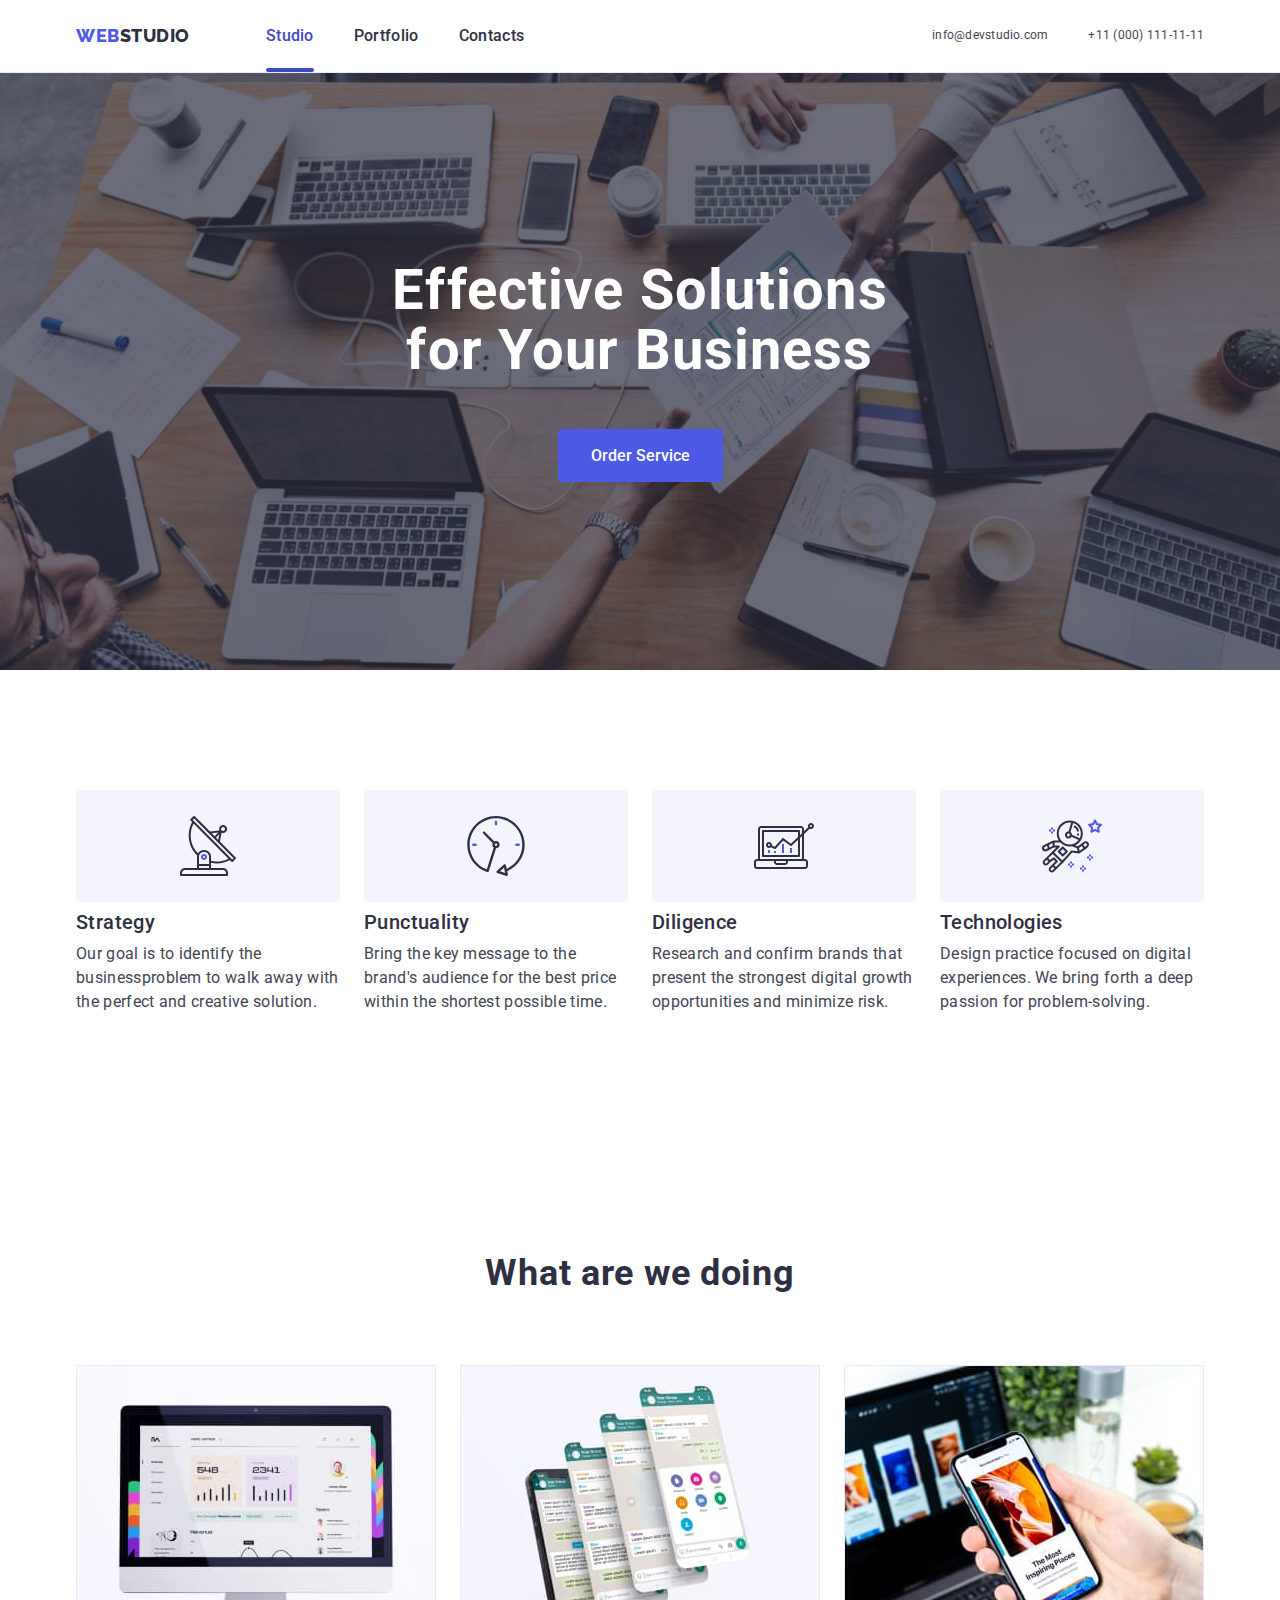
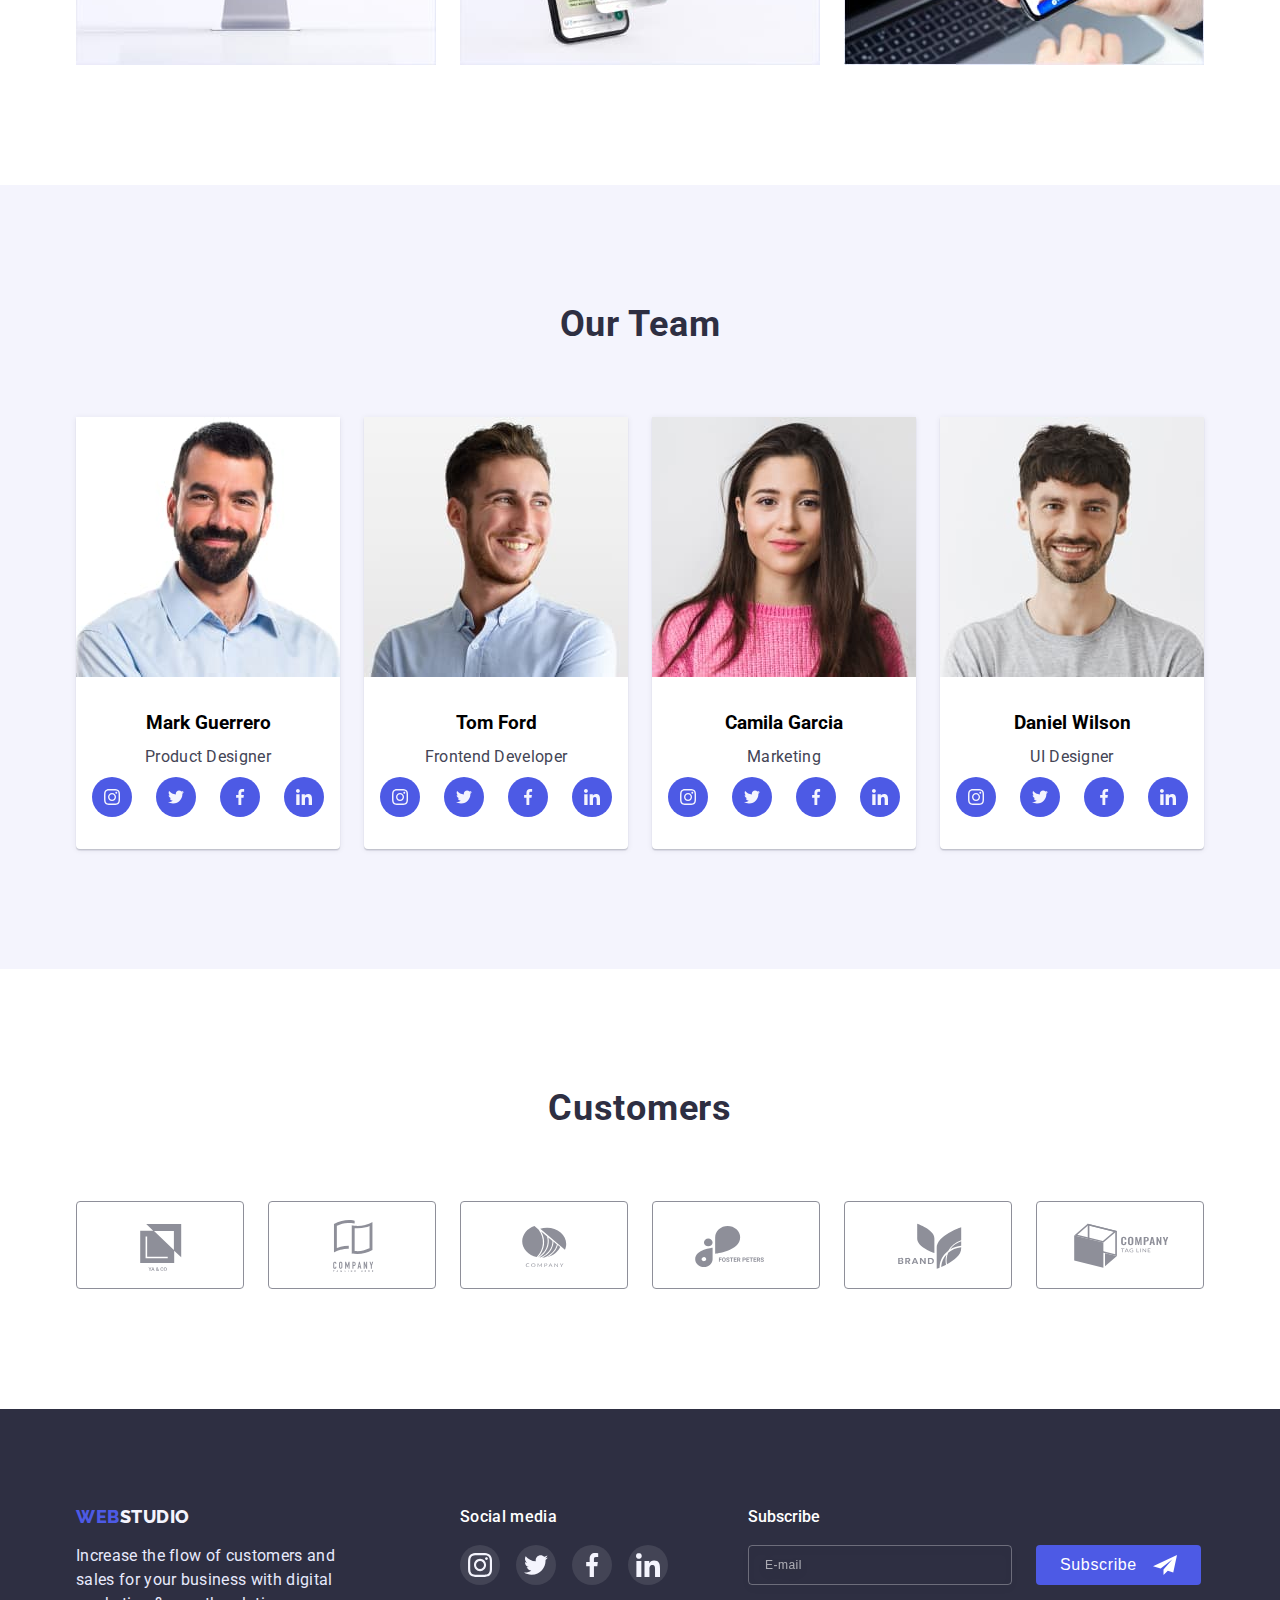
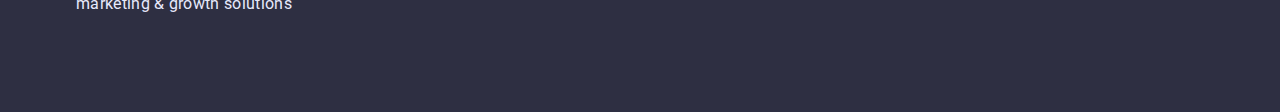
==== commit bed38923: "index fixed" ====
--- a/index.html
+++ b/index.html
@@ -103,7 +103,7 @@
                   </svg>
                 </a>
               </li>
-              <li class="list-type socials-item">
+              <li class="list-type socials-item mobile ">
                 <a class="socials-link" href="#">
                   <svg class="socials-icon mobile">
                     <use href="./icons.svg/icon.svg#icon-twitter"></use>
--- a/css/styles.css
+++ b/css/styles.css
@@ -119,8 +119,13 @@
   display: flex;
   align-items: center;
   justify-content: space-between;
-  padding-top: 24px;
-  padding-bottom: 24px;
+}
+ 
+@media (min-width: 320px) and (max-width: 767px) {
+  .container-header-desktop {
+    padding-top: 24px;
+    padding-bottom: 24px;
+  }
 }
 
 @media (min-width: 320px) and (max-width: 767px) {
@@ -179,6 +184,7 @@
 }
 .mobile-container {
   display: flex;
+  height: 100%;
   flex-direction: column;
   justify-content: space-between;
   padding: 80px 35px 40px 40px;
@@ -201,6 +207,7 @@
   margin-bottom: 40px;
 }
 .contacts-mobile {
+  font-style: normal;
   font-weight: 700;
   font-size: 36px;
   line-height: 1.11;
@@ -226,7 +233,7 @@
 }
 .socials-mobile {
   gap: 56px;
-  justify-content: center;
+  justify-content: flex-start;
   align-items: center;
   display: flex;
 }
@@ -312,7 +319,8 @@
 }
 .contacts-add {
   font-weight: 400;
-  font-size: 16px;
+  font-size: 12px;
+  line-height: 1.1;
   letter-spacing: 0.02em;
   color: var(--title-text-color);
   cursor: pointer;
@@ -828,7 +836,8 @@
     flex-wrap: wrap;
     column-gap: 24px;
     row-gap: 72px;
-    justify-content: center;
+    max-width: 552px;
+    padding-left: 0;
   }
 }
 
@@ -865,12 +874,6 @@
 @media screen and (min-width: 758px) {
   .subscribe-container {
     text-align: start;
-  }
-}
-
-@media (min-width: 768px) and (max-width: 1200px) {
-  .subscribe-container {
-    margin-left: -43px;
   }
 }
 
@@ -918,6 +921,11 @@
   filter: drop-shadow(0px 4px 4px rgba(0, 0, 0, 0.15));
   background-color: transparent;
   transition: border-color var(--timing-function);
+}
+
+.footer-email:focus {
+  outline: none;
+  border-color: var(--primary-brand);
 }
 
 @media screen and (min-width: 768px) {
